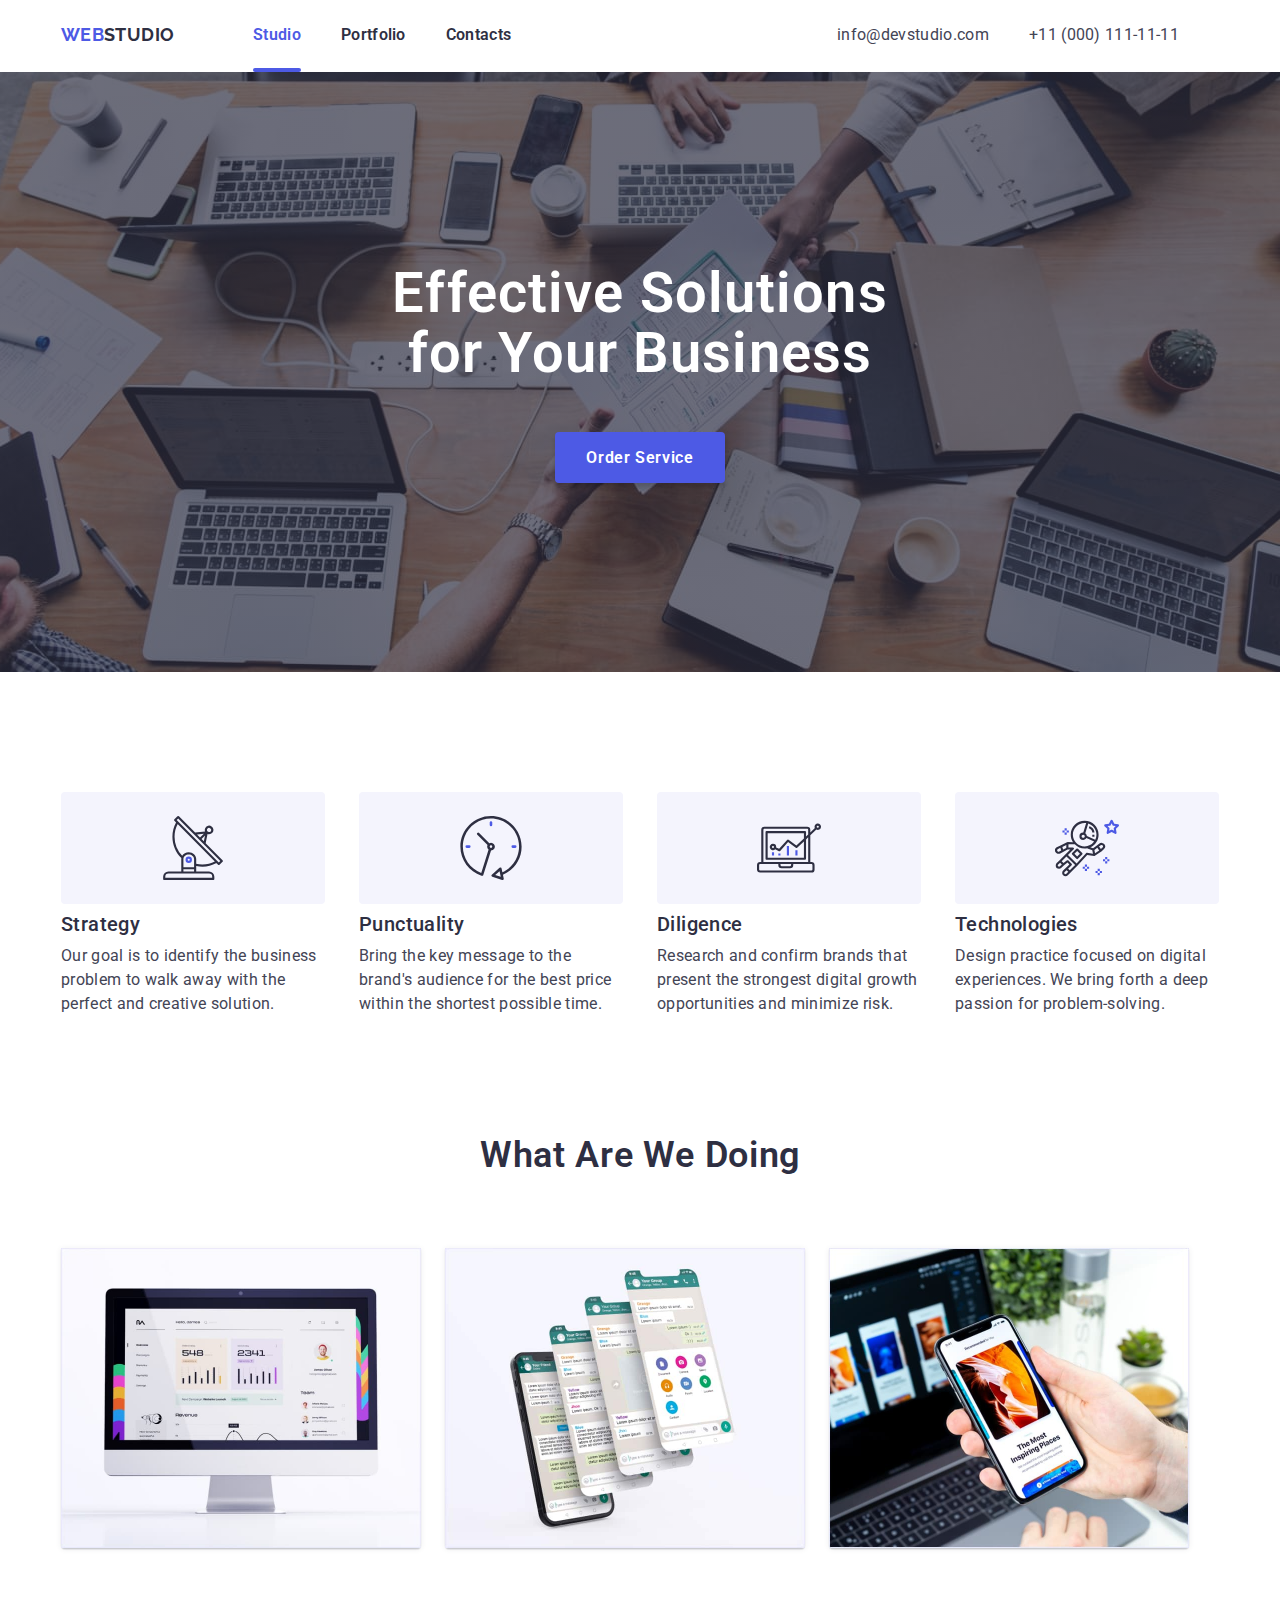
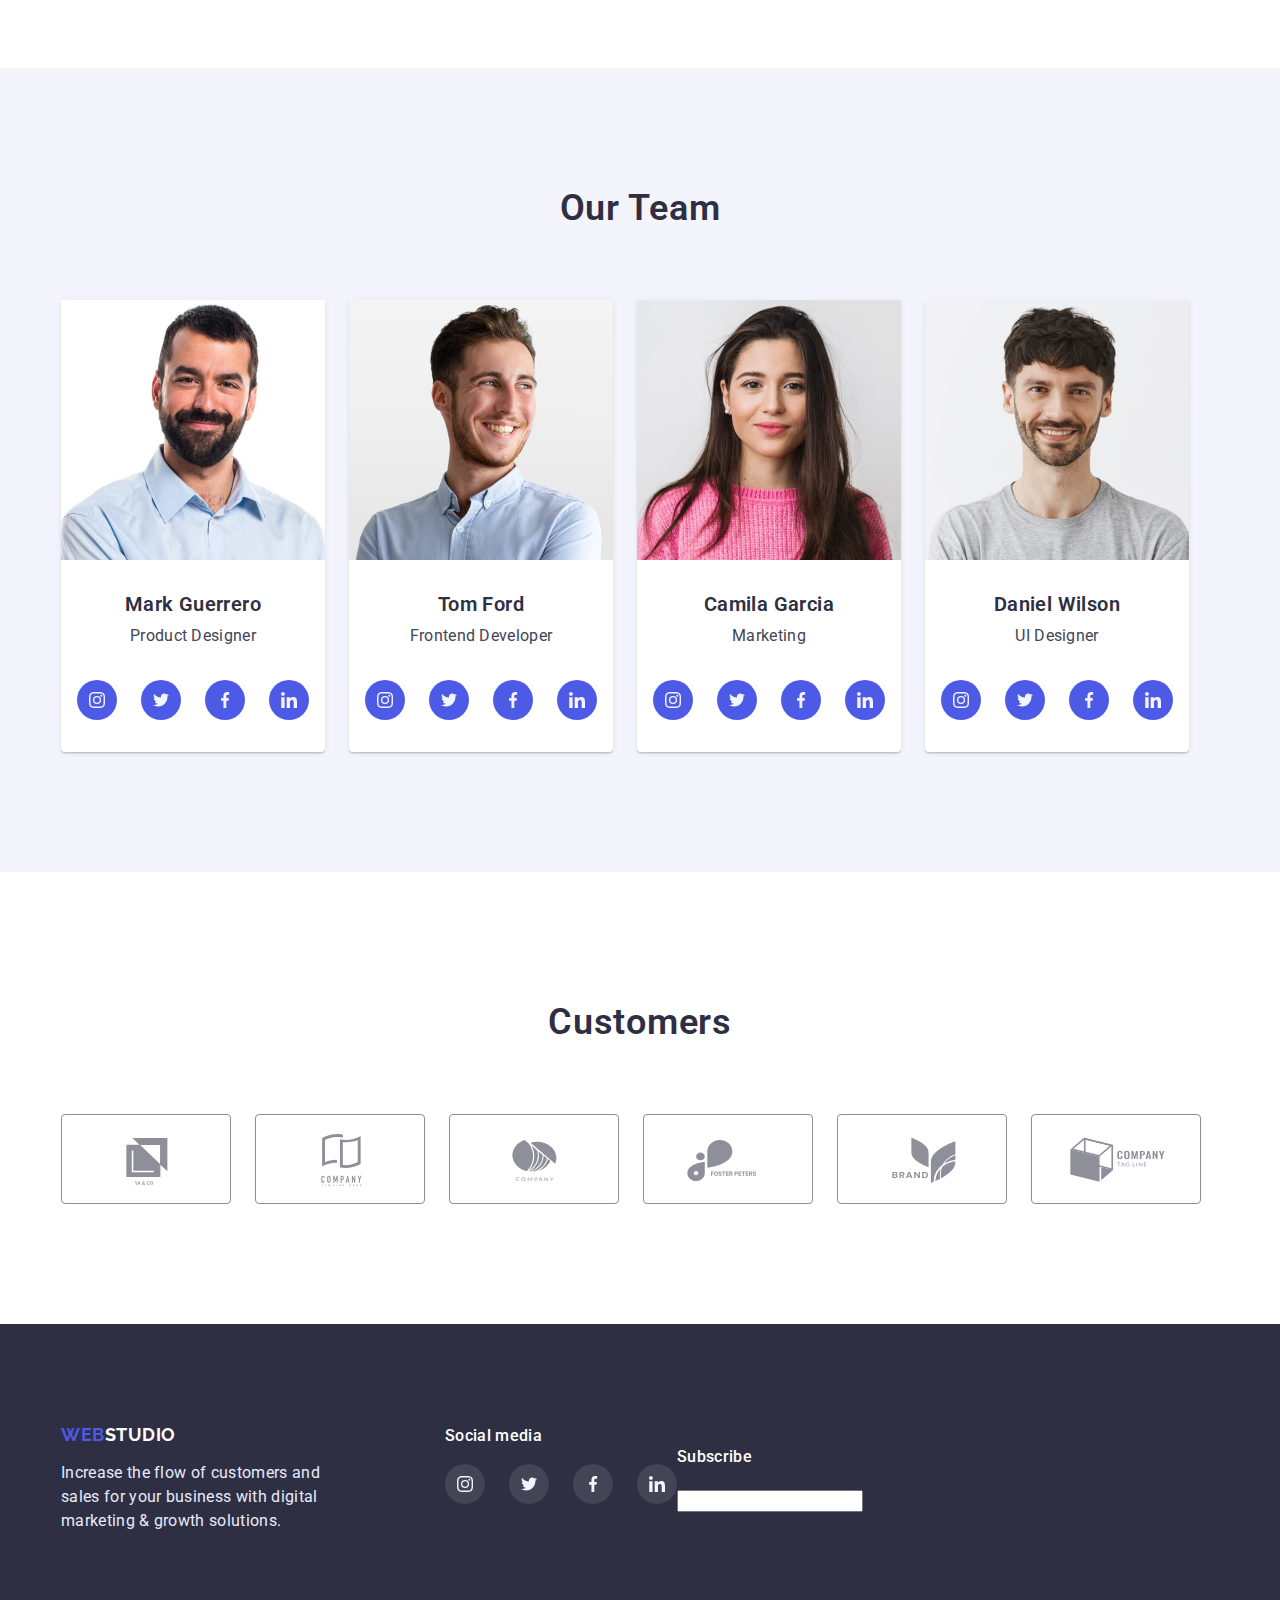
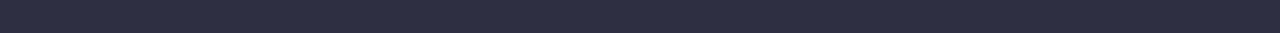
==== index.html @ e7736c09 "new modal" ====
<!DOCTYPE html>
<html lang="en">
<head>
    <meta charset="UTF-8">
    <meta http-equiv="X-UA-Compatible" content="IE=edge">
    <meta name="viewport" content="width=device-width, initial-scale=1.0">
    <title>WebStudio</title>
        <link rel="stylesheet" href="./css/modern-normalize.css">
        <link rel="stylesheet" href="./css/style.css">
        <link rel="preconnect" href="https://fonts.googleapis.com"><link rel="preconnect" href="https://fonts.gstatic.com" crossorigin><link href="https://fonts.googleapis.com/css2?family=Raleway:wght@700&family=Roboto:wght@400;500;700;900&display=swap" rel="stylesheet">
</head>
<body>
    <!-- шапка сайту -->
    <header class="navigation">
        <div class="container nav-contact">
            <nav class="nav-item-link">
                <a class="logo" href="#"><span class="logo-web">Web</span><span class="logo-stydio">Studio</span></a>
            <ul class="nav-items">
                <li><a class="nav-link current" href="./index.html">Studio</a></li>
                <li><a class="nav-link" href="./portfolio.html">Portfolio</a></li>
                <li><a class="nav-link" href="#">Contacts</a></li>
            </ul>
            </nav>
        <ul class="contact">
            <li><a class="contacts-item nav-mail" href="mailto:info@devstudio.com">info@devstudio.com</a></li>
            <li><a class="contacts-item nav-tel" href="tel:+11(000)111-11-11">+11 (000) 111-11-11</a></li>
        </ul>
        </div>
        
    </header>
    <!-- основний контент -->
    <main>
        <section class="section-title">
            <div class="container main-section">
                <h1 class="title">Effective Solutions for Your Business</h1>
                <button class="button" data-modal-open type="button">Order Service</button>
            </div>
        </section>
        <section class="section-heading">
            <div class="container">
                <h2 hidden class="visually-hidden"></h2>
                <ul class="heading-icon">
                    <li class="icon-items">
                        <div class="item-picture">
                            <svg class="icon-picture" width="64" height="64">
                                <use href="./images/symbol-defs.svg#icon-antenna"></use>
                            </svg>
                        </div>
                    </li>
                    <li class="icon-items">
                        <div class="item-picture">
                            <svg class="icon-picture" width="64" height="64">
                                <use href="./images/symbol-defs.svg#icon-clock"></use>
                            </svg>
                        </div>
                    </li>
                    <li class="icon-items">
                        <div class="item-picture">
                            <svg class="icon-picture" width="64" height="64">
                                <use href="./images/symbol-defs.svg#icon-diagram"></use>
                            </svg>
                        </div>
                    </li>
                    <li class="icon-items">
                        <div class="item-picture">
                            <svg class="icon-picture" width="64" height="64">
                                <use href="./images/symbol-defs.svg#icon-astronaut"></use>
                            </svg>
                        </div>
                    </li>
                    </ul>
                    <ul class="section-heading">
                    <li class="heading-item">
                        <h3 class="heading">Strategy</h3>
                        <p class="subtitle">Our goal is to identify the business problem to walk away with the perfect and creative solution. </p>
                    </li>
                    <li class="heading-item">
                        <h3 class="heading">Punctuality</h3>
                        <p class="subtitle">Bring the key message to the brand's audience for the best price within the shortest possible time.</p>
                    </li>
                    <li class="heading-item">
                        <h3 class="heading">Diligence</h3>
                        <p class="subtitle">Research and confirm brands that present the strongest digital growth opportunities and minimize risk.</p>
                    </li>
                    <li class="heading-item">
                        <h3 class="heading">Technologies</h3>
                        <p class="subtitle">Design practice focused on digital experiences. We bring forth a deep passion for problem-solving.</p>
                    </li>
                </ul>
            </div>
        </section>
        <section class="section-subject">
            <div class="container">
                    <h2 class="subject">What are we doing</h2>
                <ul class="subject-list">
                    <li class="subject-img">
                        <img src="./images/monitor.jpg" alt="Monitor" width="360">
                    </li>
                    <li class="subject-img">
                        <img src="./images/phone.jpg" alt="Phone" width="360">
                    </li>
                    <li class="subject-img">
                        <img src="./images/phone-in-hand.jpg" alt="Phone in hand" width="360">
                    </li>
                </ul>
            </div>
            </section>
        <section class="section-our">
            <div class="container conteiner-our">
                <h2 class="subject-our-title">Our Team</h2>
            <ul class="subject-our">
                <li class="subject-img card-our">
                    <img class="img-item" src="./images/mark-guerrero.jpg" alt="Mark Guerrero" width="264">
                    <div class="card-our-title">
                        <h3 class="item">Mark Guerrero</h3>
                        <p class="text-item-our">Product Designer</p>
                    </div>
                    <ul class="icons-soc">
                        <li class="icon-item-soc">
                            <a class="icon-link-soc" href="https://www.instagram.com/">
                                <svg class="soc-item" width="16" height="16">
                                    <use href="./images/symbol-defs.svg#icon-instagram"></use>
                                </svg>
                            </a>
                        </li>
                        <li class="icon-item-soc">
                            <a class="icon-link-soc" href="https://twitter.com/">
                                <svg class="soc-item" width="16" height="16">
                                    <use href="./images/symbol-defs.svg#icon-twitter"></use>
                                </svg>
                            </a>
                        </li>
                        <li class="icon-item-soc">
                            <a class="icon-link-soc" href="https://facebook.com/">
                                <svg class="soc-item" width="16" height="16">
                                    <use href="./images/symbol-defs.svg#icon-facebook"></use>
                                </svg>
                            </a>
                        </li>
                        <li class="icon-item-soc">
                            <a class="icon-link-soc" href="https://www.linkedin.com/">
                                <svg class="soc-item" width="16" height="16">
                                    <use href="./images/symbol-defs.svg#icon-linkedin"></use>
                                </svg>
                            </a>
                        </li>
                    </ul>
                </li>
                <li class="subject-img card-our">
                    <img class="img-item" src="./images/tom-ford.jpg" alt="Tom Ford" width="264">
                    <div class="card-our-title">
                        <h3 class="item">Tom Ford</h3>
                        <p class="text-item-our">Frontend Developer</p>
                    </div>
                        <ul class="icons-soc">
                        <li class="icon-item-soc">
                            <a class="icon-link-soc" href="https://www.instagram.com/">
                                <svg class="soc-item" width="16" height="16">
                                    <use href="./images/symbol-defs.svg#icon-instagram"></use>
                                </svg>
                            </a>
                        </li>
                        <li class="icon-item-soc">
                            <a class="icon-link-soc" href="https://twitter.com/">
                                <svg class="soc-item" width="16" height="16">
                                    <use href="./images/symbol-defs.svg#icon-twitter"></use>
                                </svg>
                            </a>
                        </li>
                        <li class="icon-item-soc">
                            <a class="icon-link-soc" href="https://facebook.com/">
                                <svg class="soc-item" width="16" height="16">
                                    <use href="./images/symbol-defs.svg#icon-facebook"></use>
                                </svg>
                            </a>
                        </li>
                        <li class="icon-item-soc">
                            <a class="icon-link-soc" href="https://www.linkedin.com/">
                                <svg class="soc-item" width="16" height="16">
                                    <use href="./images/symbol-defs.svg#icon-linkedin"></use>
                                </svg>
                            </a>
                        </li>
                    </ul>
                </li>
                <li class="subject-img card-our">
                    <img class="img-item" src="./images/camila-garcia.jpg" alt="Camila Garcia" width="264">
                    <div class="card-our-title">
                        <h3 class="item">Camila Garcia</h3>
                    <p class="text-item-our">Marketing</p>
                    </div>
                    <ul class="icons-soc">
                        <li class="icon-item-soc">
                            <a class="icon-link-soc" href="https://www.instagram.com/">
                                <svg class="soc-item" width="16" height="16">
                                    <use href="./images/symbol-defs.svg#icon-instagram"></use>
                                </svg>
                            </a>
                        </li>
                        <li class="icon-item-soc">
                            <a class="icon-link-soc" href="https://twitter.com/">
                                <svg class="soc-item" width="16" height="16">
                                    <use href="./images/symbol-defs.svg#icon-twitter"></use>
                                </svg>
                            </a>
                        </li>
                        <li class="icon-item-soc">
                            <a class="icon-link-soc" href="https://facebook.com/">
                                <svg class="soc-item" width="16" height="16">
                                    <use href="./images/symbol-defs.svg#icon-facebook"></use>
                                </svg>
                            </a>
                        </li>
                        <li class="icon-item-soc">
                            <a class="icon-link-soc" href="https://www.linkedin.com/">
                                <svg class="soc-item" width="16" height="16">
                                    <use href="./images/symbol-defs.svg#icon-linkedin"></use>
                                </svg>
                            </a>
                        </li>
                    </ul>
                </li>
                <li class="subject-img card-our">
                    <img class="img-item" src="./images/daniel-wilson.jpg" alt="Daniel Wilson" width="264">
                    <div class="card-our-title">
                        <h3 class="item">Daniel Wilson</h3>
                        <p class="text-item-our">UI Designer</p>
                    </div>
                    <ul class="icons-soc">
                        <li class="icon-item-soc">
                            <a class="icon-link-soc" href="https://www.instagram.com/">
                                <svg class="soc-item" width="16" height="16">
                                    <use href="./images/symbol-defs.svg#icon-instagram"></use>
                                </svg>
                            </a>
                        </li>
                        <li class="icon-item-soc">
                            <a class="icon-link-soc" href="https://twitter.com/">
                                <svg class="soc-item" width="16" height="16">
                                    <use href="./images/symbol-defs.svg#icon-twitter"></use>
                                </svg>
                            </a>
                        </li>
                        <li class="icon-item-soc">
                            <a class="icon-link-soc" href="https://facebook.com/">
                                <svg class="soc-item" width="16" height="16">
                                    <use href="./images/symbol-defs.svg#icon-facebook"></use>
                                </svg>
                            </a>
                        </li>
                        <li class="icon-item-soc">
                            <a class="icon-link-soc" href="https://www.linkedin.com/">
                                <svg class="soc-item" width="16" height="16">
                                    <use href="./images/symbol-defs.svg#icon-linkedin"></use>
                                </svg>
                            </a>
                        </li>
                    </ul>
                </li>
            </ul>
            </div>
        </section>
        <section class="section-customers">
            <div class="container">
                <h2 class="subject-our-title">Customers</h2>
                <ul class="customers-card">
                    <li class="customers-items">
                        <a class="customers-link" href="#">  
                        <svg class="customers-item" width="104" height="56">
                            <use class="link-customtrs" href="./images/symbol-defs.svg#icon-yaco"></use>
                        </svg>
                        </a>
                    </li>
                    <li class="customers-items">
                        <a class="customers-link" href="#">
                        <svg class="customers-item" width="104" height="56">
                            <use class="link-customtrs" href="./images/symbol-defs.svg#icon-company "></use>
                        </svg>
                    </a>
                    </li>
                    <li class="customers-items">
                        <a class="customers-link" href="#">                            
                        <svg class="customers-item" width="104" height="56">
                            <use class="link-customtrs" href="./images/symbol-defs.svg#icon-companulogo"></use>
                        </svg>
                        </a>
                    </li>
                    <li class="customers-items">
                        <a class="customers-link" href="#">                            
                        <svg class="customers-item" width="104" height="56">
                            <use class="link-customtrs" href="./images/symbol-defs.svg#icon-fosterpeters"></use>
                        </svg>
                        </a>
                    </li>
                    <li class="customers-items">
                        <a class="customers-link" href="#">
                        <svg class="customers-item" width="104" height="56">
                            <use class="link-customtrs" href="./images/symbol-defs.svg#icon-brand" ></use>
                        </svg>                    
                        </a>
                    </li>
                    <li class="customers-items">
                        <a class="customers-link" href="#">
                        <svg class="customers-item" width="104" height="56">
                            <use class="link-customtrs" href="./images/symbol-defs.svg#icon-logocompany"></use>
                        </svg>
                        </a>
                    </li>
                </ul>
            </div>
        </section>
            </main>
    <!-- підвал -->
    <footer class="footer">
        <div class="container container-footer">
            <div class="cont-ftr">
                <a class="ftr-link" href="#"> <span class="footer-web">Web</span><span class="footer-studio">Studio</span> </a>
                <p class="footer-txt">Increase the flow of customers and sales for your business with digital marketing & growth solutions.</p>
            </div>
        <div class="soc-med-ftr">
            <h4 class="soc-media">Social media</h4>
            <ul class="icons-soc-ftr">
                        <li class="icon-item-soc-ftr">
                            <a class="icon-link-soc-ftr" href="https://www.instagram.com/">
                                <svg class="soc-item-ftr" width="16" height="16">
                                    <use href="./images/symbol-defs.svg#icon-instagram"></use>
                                </svg>
                            </a>
                        </li>
                        <li class="icon-item-soc-ftr">
                            <a class="icon-link-soc-ftr" href="https://twitter.com/">
                                <svg class="soc-item-ftr" width="16" height="16">
                                    <use href="./images/symbol-defs.svg#icon-twitter"></use>
                                </svg>
                            </a>
                        </li>
                        <li class="icon-item-soc-ftr">
                            <a class="icon-link-soc-ftr" href="https://facebook.com/">
                                <svg class="soc-item-ftr" width="16" height="16">
                                    <use href="./images/symbol-defs.svg#icon-facebook"></use>
                                </svg>
                            </a>
                        </li>
                        <li class="icon-item-soc-ftr">
                            <a class="icon-link-soc-ftr" href="https://www.linkedin.com/">
                                <svg class="soc-item-ftr" width="16" height="16">
                                    <use href="./images/symbol-defs.svg#icon-linkedin"></use>
                                </svg>
                            </a>
                        </li>
                    </ul>
        </div>
        <!-- Форма для підписки -->
        <div>
            <h4 class="ftr-subscribe">Subscribe</h4>
            <form class="js-speaker-form">
                <input type="text" name="name">
            </form>
        </div>
        
        </div>
    </footer>
    
            <!-- модалка -->
            <div class="backdrop is-hidden" data-modal data-backdrop>
                <div class="modal">
                    <!-- Form -->
                    <form class="form-modal">
                        <p class="form-title">Leave your contacts and we will call you back</p>
                        <label class="form-label">
                            <span class="span-name">Name</span>
                            <input type="text" class="form-name">
                            <svg class="icon-item-person" width="18" height="18">
                                <use href="./images/symbol-defs.svg#icon-person-black"></use>
                            </svg>
                        </label>
                         <label class="form-label">
                            <span class="span-name">Phone</span>
                            <input type="tel" class="form-name">
                            <svg class="icon-item-person" width="18" height="24">
                                <use href="./images/symbol-defs.svg#icon-phone-black"></use>
                            </svg>
                        </label>
                         <label class="form-label">
                            <span class="span-name">Email</span>
                            <input type="email" class="form-name">
                            <svg class="icon-item-person" width="18" height="24">
                                <use href="./images/symbol-defs.svg#icon-email-black"></use>
                            </svg>
                        </label>
                        <label>
                            <span class="span-name">Comment</span>
                            <textarea class="comment" name="text" placeholder="Text input"></textarea>
                        </label>
                        <span class="txt-checkbox">
                            <input type="checkbox" class="text-checkbox">
                            <label for="">I accept the terms and conditions of the <a href="#">Privacy Policy</a></label>
                        </span>
                        <button type="submit">Send</button>

                    </form>
                    <!-- Закриття модалки -->
                    <button class="btn-close" data-modal-close>
                        <svg class="icon-close-btn"  width="8" height="8">
                            <use href="./images/symbol-defs.svg#icon-close-black"></use>
                        </svg>
                    </button>
                </div>
            </div>
        
    <script src="./js/modal.js"></script>
    <script>
        (() => {
            document
            .querySelector('.js-speaker-form')
            addEventListener('submit', e => {
                e.preventDefault();

                new FormData(e.currentTarget).forEach((value, name) =>
                console.log(`${name}: ${value}`),
                );
            });
        })();
    </script>
</body>
---- css/style.css ----
:root {
    --dark: #2E2F42;
    --primary-brand: #4D5AE5;
    --text: #434455;
    --accent: #E7E9FC;
    --white-color: #FFFFFF;
    --light: #F4F4FD;
    --bgd-color: #E5E5E5;
    --icon-bg-ftr: background: rgba(255, 255, 255, 0.1);
    --color-avtive: #404BBF;
    --hov-foc-cubic: cubic-bezier(0.4, 0, 0.2, 1);
    --time-animation: 250ms;
    --form-color: #8E8F99;
}

body {
    font-family: Roboto, sans-serif;
    line-height: 1;
    letter-spacing: 0.03em;
    font-size: 14px;
    font-weight: 400;
}

a {
    text-decoration: none;
}
ul {
    list-style: none;
}
.container {
    width: 1158px;
    margin: 0 auto;
    padding-left: 15px;
    padding-right: 15px;
}
p,
h1,
h2,
h3 {
    margin: 0;
}

ul {
    margin: 0;
    padding-left: 0;
}
img {
    max-width: 100%;
    display: block;
    height: auto;
}
/* header */
.navigation {
    display: flex;
    height: 72px;
    align-items: center;
    justify-content: space-between;
    /* margin-top: -1px; */
    background: var(--white-color);
    box-shadow: 0px 2px 1px rgba(46, 47, 66, 0.08), 0px 1px 1px rgba(46, 47, 66, 0.16), 0px 1px 6px rgba(46, 47, 66, 0.08);
}
.nav-contact {
    display: flex;
    margin-bottom: 3px;

}
.nav-item-link {
    display: flex;
}
.logo {
    width: 115px;
    height: 24px;
    display: flex;
    margin-right: 77px;
}
.logo-web {
    font-family: 'Raleway';
    font-weight: 700;
    font-size: 18px;
    line-height: 1.33;
    letter-spacing: 0.02em;
    text-transform: uppercase;
    color: var(--primary-brand);
}
.logo-stydio {
    font-family: 'Raleway';
    font-weight: 700;
    font-size: 18px;
    line-height: 1.33;
    letter-spacing: 0.02em;
    text-transform: uppercase;
    color: var(--dark);
}
.nav-items {
    display: flex;
    gap: 40px;
}
.nav-link {
    padding-bottom: 28px;
    position: relative;
    font-weight: 600;
    font-size: 16px;
    line-height: 1.5;
    letter-spacing: 0.02em;
    color: var(--dark);
    position: relative;
    transition-property: color;
    transition-duration: var(--time-animation);
    transition-timing-function: var(--hov-foc-cubic);
}
.nav-link:hover {
    color: var(--primary-brand);
}
.nav-link:focus {
    color: var(--primary-brand);
}

.current {
    color: var(--primary-brand);
}
.current:after {
    content: '';
    display: block;
    position: absolute;
    width: 100%;
    height: 4px;
    border-radius: 2px;
    background: var(--primary-brand);
    bottom: 0;
    left: 0;
    opacity: 0;
}
.nav-link::after {
    content: "";
    display: block;
    position: absolute;
    left: 0;
    bottom: 0;
    width: 100%;
    height: 4px;
    /* background-color: currentColor; */
    border-radius: 2px;
    opacity: 1;
}



.contact {
    display: flex;
    margin-left: auto;
}
.contacts-item {
    display: flex;
    margin-right: 40px;
}
.nav-mail,
.nav-tel {
    font-size: 16px;
    line-height: 1.5;
    letter-spacing: 0.02em;
    color: var(--text);
    transition-property: color;
    transition-duration: var(--time-animation);
    transition-timing-function: var(--hov-foc-cubic);
}
.nav-mail:hover,
.nav-mail:focus {
    color: var(--primary-brand);
}
.nav-tel:hover,
.nav-tel:focus {
    color: var(--primary-brand);
}
/* main webstudio */
.section-title {
    max-width: 1440px;
    height: 600px;
    margin-right: auto;
    margin-left: auto;
    background-image: linear-gradient(to right,
     rgba(46, 47, 66, 0.7), 
     rgba(46, 47, 66, 0.7)),
     url(../images/image-title.jpg);
    background-repeat: no-repeat;
    background-size: cover;
    background-position: center;
}
.main-section {
    text-align: center;
    padding-top: 192px;
    padding-bottom: 192px;
}
.title {
    color: var(--white-color);
    font-weight: 600;
    line-height: 1.07;
    font-size: 56px;
    letter-spacing: 0.02em;
    margin: 0 auto;
    align-items: center;
    width: 520px;
    padding-bottom: 48px;
}

.button {
    width: 170px;
    height: 51px;
    font-weight: 600;
    font-size: 16px;
    line-height: 1.19;
    letter-spacing: 0.04em;
    color: var(--white-color);
    background-color: var(--primary-brand);
    border-radius: 4px;
    box-shadow: 0px 4px 4px rgba(0, 0, 0, 0.15);
    border: none;
    /* повільний перехід */
    transition-property: background;
    transition-duration: var(--time-animation);
    transition-timing-function: var(--hov-foc-cubic);
}
.button:hover {
    background: var(--color-avtive);
    box-shadow: 0px 4px 4px rgba(0, 0, 0, 0.15);
    border-radius: 4px;
}
.button:focus {
    background: var(--color-avtive);
    box-shadow: 0px 4px 4px rgba(0, 0, 0, 0.15);
    border-radius: 4px;
}
/* Modal */
.backdrop {
    position: fixed;
    top: 0;
    left: 0;
    width: 100%;
    height: 100%;
    background: rgba(46, 47, 66, 0.4);
    opacity: 1;
    transition: opacity var(--time-animation) var(--hov-foc-cubic);
    
}
.backdrop.is-hidden {
    opacity: 0;
    pointer-events: none;
}
.backdrop.is-hidden .modal {
    transform: translate(-50%, -50%) scale(0);
}
.modal {
    position: absolute;
    top: 50%;
    left: 50%;
    width: 408px;
    padding-left: 24px;
        padding-right: 24px;
        padding-top: 72px;
        padding-bottom: 24px;
    /* height: 576px; */
    /* padding-left: 24px; */
    /* padding-right: 24px; */
    background: #FCFCFC;
    box-shadow: 0px 1px 1px rgba(0, 0, 0, 0.14), 0px 1px 3px rgba(0, 0, 0, 0.12), 0px 2px 1px rgba(0, 0, 0, 0.2);
    border-radius: 4px;
    /* padding: 15px; */
    transform: translate(-50%, -50%) scale(1);
    transition: transform var(--time-animation) var(--hov-foc-cubic);
}
.btn-close {
    /* position: relative; */
    top: 24px;
    right: 24px;
    width: 24px;
    height: 24px;
    border-radius: 50%;
    background: #E7E9FC;
    border: 1px solid rgba(0, 0, 0, 0.1);
    transition-duration: var(--time-animation);
    transition-property: fill, background-color;
    transition-timing-function: var(hov-foc-cubic);
}
.btn-close:hover {
    fill: var(--white-color);
    background-color: var(--color-avtive);
    /* opacity: 1; */
    /* pointer-events: none; */

}
.icon-close-btn {
    content: "";
}
.modal > .btn-close {
    position: absolute;
    margin: 0;
}
.form-modal {
    color: var(--dark);
}
.form-title {

    font-weight: 500;
    font-size: 16px;
    line-height: 1.5;
    text-align: center;
    letter-spacing: 0.02em;
    margin: 14px;
    
    
    display: block;
    /* align-items: center; */
    /* justify-content: center; */
}
.section-form {
    margin: 0 auto;
    display: block;
    width: 360px;
    /* flex-direction: column; */
    margin-bottom: 8px;
    
}
.section-form input {
    padding-left: 38px;
    height: 40px;
    outline: transparent;
    
    /* width: 100%; */
    /* padding-right: auto; */
}
.form-name {
    display: block;
    height: 40px;
    padding-left: 38px;
    border-radius: 4px;
    border: 1px solid #21212133;
    /* width: 100%; */

}
.form-name:focus {
    outline: none;
    border: 1px solid var(--primary-brand);
}
.form-label {
    position: relative;

    display: flex;
    flex-direction: column;
    margin-bottom: 8px;

}
.icon-item-person {
    position: absolute;
    top: 50%;
    left: 19px;
    transform: translateY(-10%);


}
.span-name {
    display: block;
    margin-bottom: 4px;
    color: var(--form-color);
}
.input-name {
    border: 1px solid rgba(33, 33, 33, 0.2);
    border-radius: 4px;
    background-color: transparent;
    width: calc(100% - 38px);
        /* padding-left: 38px; */
}



/* 
.section-textarea {
    width: 360px;
    margin: 0 auto;
} */
.comment {
    width: 100%;
    height: 120px;
    display: block;
    font-size: 12px;
    line-height: 1.17;
    letter-spacing: 0.01em;
    color: var(--form-color);
    margin-bottom: 4px;
    resize: none;
    border-radius: 4px;
    border: 1px solid #21212133;
}
.form-text-input {
    /* display: flex; */
    width: 100%;
    height: 120px;
    border: 1px solid rgba(33, 33, 33, 0.2);
    border-radius: 4px;
    
    outline: transparent;
    resize: none;
    color: black;
    
} 
.comment::placeholder {
    /* display: block; */

    font-style: 12px;
    /* padding-left: 16px; */
    /* line-height: 16; */
    letter-spacing: 0.04em;
    /* color: rgba(117, 117, 177, 0.5); */
    color: #75757580;
    padding-top: 8px;
    padding-left: 16px;
}

/* .section-form input:focus {
    border: 1px solid var(--primary-brand);

} */
.span-name input:focus + svg {
    fill: var(--primary-brand);
}

/* .txt-checkbox {
    display: flex;
}  */
.text-checkbox span {
    width: 16px;
    height: 16px;
    font-size: 12px;
    line-height: 1.35;
    letter-spacing: 0.04em;
    color: #757575;
    margin-top: 16px;
}
/* .icon-vector {
    position: relative;
    top: 0;
    left: 0;
} */
/* .icon-item-vector {
    fill: transparent;
} */
/* .input-chec {
    width: 16px;
    height: 16px;
} */
/* /* .icon-item-vector {
    position: absolute;
    top: 2px;
    left: 1px;
} */
/* .text-checkbox::before {
    content: "";
    width: 16px;height: 16px;
    border: 1px solid black;
    border-radius: 1px;
    display: block;margin-right: 7px;

}
.input-chec:checked + .text-checkbox::before{
    background-color: #4D5AE5;
    width: 16px;
    height: 16px;
    border: none;
    background-image: url(../images/symbol-defs.svg#icon-vector);
    background-position: center;
    background-repeat: no-repeat;
} */



.btn-form {
    display: flex;
    align-items: center;
    justify-content: center;
    padding-bottom: 24px;
}
.btn-send {
    /* display: flex; */
    align-items: center;
    text-align: center;
    justify-content: center;
    width: 169px;
    margin-top: 24px;
    color: var(--white-color);
    background: var(--primary-brand);
    box-shadow: 0px 4px 4px rgba(0, 0, 0, 0.15);
    border-radius: 4px;
    padding: 16px 32px;
    border: none;
    transition-property: background, box-shadow, border-radius;
    transition-duration: 250ms;
    transition-timing-function: var(--hov-foc-cubic);

}
.btn-send:hover {
    background: var(--color-avtive);
    box-shadow: 0px 4px 4px rgba(0, 0, 0, 0.15);
    border-radius: 4px;
}
.btn-send:focus {
    background: var(--color-avtive);
    box-shadow: 0px 4px 4px rgba(0, 0, 0, 0.15);
    border-radius: 4px;
}
/* 2 section */
.visually-hidden {
    color: rgba(0, 0, 0, 0);
    position: absolute;
    width: 1px;
    height: 1px;
    margin: -1px;
    border: 0;
    padding: 0;
    white-space: nowrap;
    clip-path: inset(100%);
    clip: rect(0 0 0 0);
    overflow: hidden;
}
.section-heading {
    display: flex;
    justify-content: space-between;
    margin: 0 auto;
}
.heading-items {
    display: flex;
    justify-content: space-between;
    gap: 24px; 
}
.heading-item {
    width: 264px;
}   
.heading-icon {
    padding-top: 120px;
    display: flex;
    justify-content: space-between;
    align-items: center;
    gap: 24px;
}
.item-picture{
    width: 264px;
    height: 112px;
    display: flex;
    align-items: center;
    justify-content: center;
    margin-bottom: 8px;
    background-color: #F4F4FD;
    border-radius: 4px;
}
.heading {
    font-weight: 500;
    font-size: 20px;
    line-height: 1.2;
    letter-spacing: 0.02em;
    color: var(--dark);
    padding-bottom: 8px;
}
.section-subject {
    padding-top: 120px;
    padding-bottom: 120px;
}
.subtitle {
    font-size: 16px;
    line-height: 1.5;
    letter-spacing: 0.02em;
    color: var(--text);
}
.subject-list {
    display: flex;
    align-items: center;
    gap: 24px;
}

.subject {
    text-align: center;
    font-weight: 600;
    font-size: 36px;
    line-height: 1.1;
    letter-spacing: 0.02em;
    text-transform: capitalize;
    color: var(--dark);
    margin-bottom: 72px;
}
.section-our {
    background: #F4F4FD;
    padding-top: 120px;
    padding-bottom: 120px;
}

.subject-our-title {
    font-weight: 600;
    font-size: 36px;
    line-height: 40px;
    text-align: center;
    letter-spacing: 0.02em;
    text-transform: capitalize;
    color: var(--dark);
}
.card-our-title {
    padding-top: 32px;
    padding-bottom: 32px;
}
.subject-our {
    display: flex;
    text-align: center;
    margin-top: 72px;
    gap: 24px;
    font-weight: 600;
    font-size: 24px;
    line-height: 1.1;
    letter-spacing: 0.02em;
    text-transform: capitalize;
    color: var(--dark);
}
.subject-img {
    box-shadow: 0px 1px 6px rgba(46, 47, 66, 0.08), 0px 1px 1px rgba(46, 47, 66, 0.16), 0px 2px 1px rgba(46, 47, 66, 0.08);
    border-radius: 0px 0px 4px 4px;
    background-color: var(--white-color);
    transition-property: border-radius;
    transition-duration: var(--time-animation);
    transition-timing-function: var(--hov-foc-cubic);
}
.subject-img:hover,
.subject-img:focus {
    border-radius: 0px 0px 4px 4px;
}
.text-item-our {
    font-weight: 400;
    font-size: 16px;
    line-height: 1.5;
    letter-spacing: 0.02em;
    color: var(--text);
    margin-top: 8px;
}

/* icon soc */
.icons-soc {
    display: flex;
    justify-content: center;
    gap: 24px;
    padding-bottom: 32px;
}
.icon-item-soc {
    width: 40px;
    height: 40px;
}
.icon-link-soc {
    display: flex;
    align-items: center;
    justify-content: center;
    width: 100%;
    height: 100%;
    background-color: var(--primary-brand);
    border-radius: 50%; 
    transition-property: background-color;
    transition-duration: var(--time-animation);
    transition-timing-function: var(--hov-foc-cubic);
}
.icon-link-soc:hover,
.icon-link-soc:focus {
    background-color: var(--color-avtive);
}
/* section customers */
.section-customers {
    padding-top: 130px;

}
.customers-card {
    margin-top: 72px;
    margin-bottom: 120px;
    display: flex;
    text-align: center;
    margin-top: 72px;
    gap: 24px;
}
.customers-items {
   display: flex;
   fill: currentColor;
}
.customers-link {
    padding: 16px 32px;
    border: 1px solid #8E8F99;
    border-radius: 4px;
    fill: #8e8f99;
    transition-property: border-color, fill;
    transition-duration: var(--time-animation);
    transition-timing-function: var(--hov-foc-cubic);
}
.customers-link:hover, 
.customers-link:focus {
    border-color: var(--color-avtive);
    fill: var(--color-avtive);

}
.customers-item {
    display: flex;
}
/* portfolio */
.section-portfolio {
    padding-top: 96px;
    padding-bottom: 120px;
}
.item-button {
    display: flex;
    align-items: center;
    justify-content: center;
    margin-bottom: 72px;
}

.btn-portfolio {
    font-weight: 600;
    font-size: 16px;
    line-height: 24px;
    letter-spacing: 0.04em;
    color: var(--primary-brand);
    background-color: var(--light);
    cursor: pointer;
    border: 1px solid var(--accent);
    border-radius: 4px;
    margin-right: 24px;
    padding: 8px 16px;
    transition-property: background, color, border-radius;
    transition-duration: var(--time-animation);
    transition-timing-function: var(--hov-foc-cubic);
}
.item {
    font-weight: 600;
    font-size: 20px;
    line-height: 1.2;
    letter-spacing: 0.02em;
    color: var(--dark);
}
.text-item {
    font-size: 16px;
    line-height: 1.5;
    letter-spacing: 0.02em;
    color: var(--text);
    margin-top: 8px;
}
.btn-portfolio:hover {
    color: var(--white-color);
    background: var(--primary-brand);
    border-radius: 4px;
    box-shadow: 0px 3px 1px rgba(0, 0, 0, 0.1), 0px 2px 1px rgba(0, 0, 0, 0.08), 0px 2px 2px rgba(0, 0, 0, 0.12);
}
.btn-portfolio:focus {
    color: var(--white-color);
    background: var(--primary-brand);
    border-radius: 4px;
    box-shadow: 0px 3px 1px rgba(0, 0, 0, 0.1), 0px 2px 1px rgba(0, 0, 0, 0.08), 0px 2px 2px rgba(0, 0, 0, 0.12);
}
.set-card {
    display: flex;
    flex-wrap: wrap;
    column-gap: 24px;
    row-gap: 48px;
}
.content-card {
    padding-top: 32px;
    padding-bottom: 32px;
    padding-left: 16px;
    padding-right: 32px;
    border: 0.5px solid var(--light);
}
.card-list {
    border: 1px solid var(--accent);
    box-shadow: 0px 1px 6px rgba(46, 47, 66, 0.08);
    transition-property: border, box-shadow;
    transition-duration: 250ms;
    transition-timing-function: var(--hov-foc-cubic);
}
.card-list:hover {
    border: 0.5px solid var(--light);
    box-shadow: 0px 1px 6px rgba(46, 47, 66, 0.08), 0px 1px 1px rgba(46, 47, 66, 0.16), 0px 2px 1px rgba(46, 47, 66, 0.08);
}
.set-card > .img-card {
    flex-basis: calc(100% / 3);
}
.item-portfolio {
    font-weight: 600;
    font-size: 20px;
    line-height: 1.2;
    letter-spacing: 0.02em;
    color: var(--dark);
    
}

/* оверлейн */
.img-overley {
    position: relative;
    overflow: hidden;
}
.overley-card {
    position: absolute;
    content: "";
    top: 100%;
    left: 0;
    width: 100%;
    height: 100%; 
    display: flex;
    /* opacity: 0; */
    transition: var(--time-animation);
}
.text-card {
    font-size: 16px;
    line-height: 1.5;
    letter-spacing: 0.02em;
    color: var(--light);
    display: flex;
    background: var(--primary-brand);
    width: 100%;
    padding: 40px 32px;
    /* margin: 0 auto; */
    /* opacity: 1; */

}
.card-list:hover .overley-card {
    /* opacity: 1; */
    transform: translateY(-100%);
    transition: var(--time-animation) var(--hov-foc-cubic) ;
} 
.img-overley::before {
    display: flex;
    position: absolute;
    content: "";
    top: 0;
    left: 0;  
    transform: translateY(-100%);
    transition: var(--time-animation) var(--hov-foc-cubic);
}
/* footer */
.footer {
    background: var(--dark);
    padding-top: 100px;
    padding-bottom: 100px;
    display: flex;
}

.footer-web {
    font-family: 'Raleway';
    font-weight: 700;
    font-size: 18px;
    line-height: 1.17;
    letter-spacing: 0.03em;
    text-transform: uppercase;
    color: var(--primary-brand);
}
.footer-studio {
    font-family: 'Raleway';
    font-weight: 700;
    font-size: 18px;
    line-height: 1.17;
    letter-spacing: 0.03em;
    text-transform: uppercase;
    color: var(--white-color);
}
.footer-txt {
    font-size: 16px;
    line-height: 24px;
    letter-spacing: 0.02em;
    color: var(--accent);
    margin-top: 16px;
    width: 264px;
    height: 72px;
}
.soc-media {
    font-weight: 500;
    font-size: 16px;
    line-height: 1.5;
    letter-spacing: 0.02em;
    color: var(--white-color);
    margin: 0 auto;
}
.soc-link-footer {
    display: flex;
    gap: 24px;
    margin: 0 auto;


}
.icon-link-ftr {
    display: flex;
    justify-content: center;
    text-align: center;
}
.soc-items-ftr {
    content: "";
    width: 40px;
    height: 40px;
    border-radius: 50%;
    background: rgba(255, 255, 255, 0.1);
    background-position: center;
    background-repeat: no-repeat;

}
.container-footer {
    display: flex;
}
.soc-med-ftr {
    margin-left: 120px;
}
.icons-soc-ftr {
    display: flex;
    justify-content: center;
    gap: 24px;
    margin-top: 16px;
}

.icon-item-soc-ftr {
    width: 40px;
    height: 40px;
}

.icon-link-soc-ftr {
    display: flex;
    align-items: center;
    justify-content: center;
    width: 100%;
    height: 100%;
    background: rgba(255, 255, 255, 0.1);
    border-radius: 50%;
    transition-property: background;
    transition-duration: var(--time-animation);
    transition-timing-function: var(--hov-foc-cubic);
}
.icon-link-soc-ftr:hover,
.icon-link-soc-ftr:focus {
    background: #31D0AA;
}
.ftr-subscribe {
    font-weight: 500;
    font-size: 16px;
    line-height: 1.5;
    letter-spacing: 0.02em;
    color: var(--white-color);
}
/* .comment {
    display: flex;
    padding: 10px;
    margin-left: 0;
} */
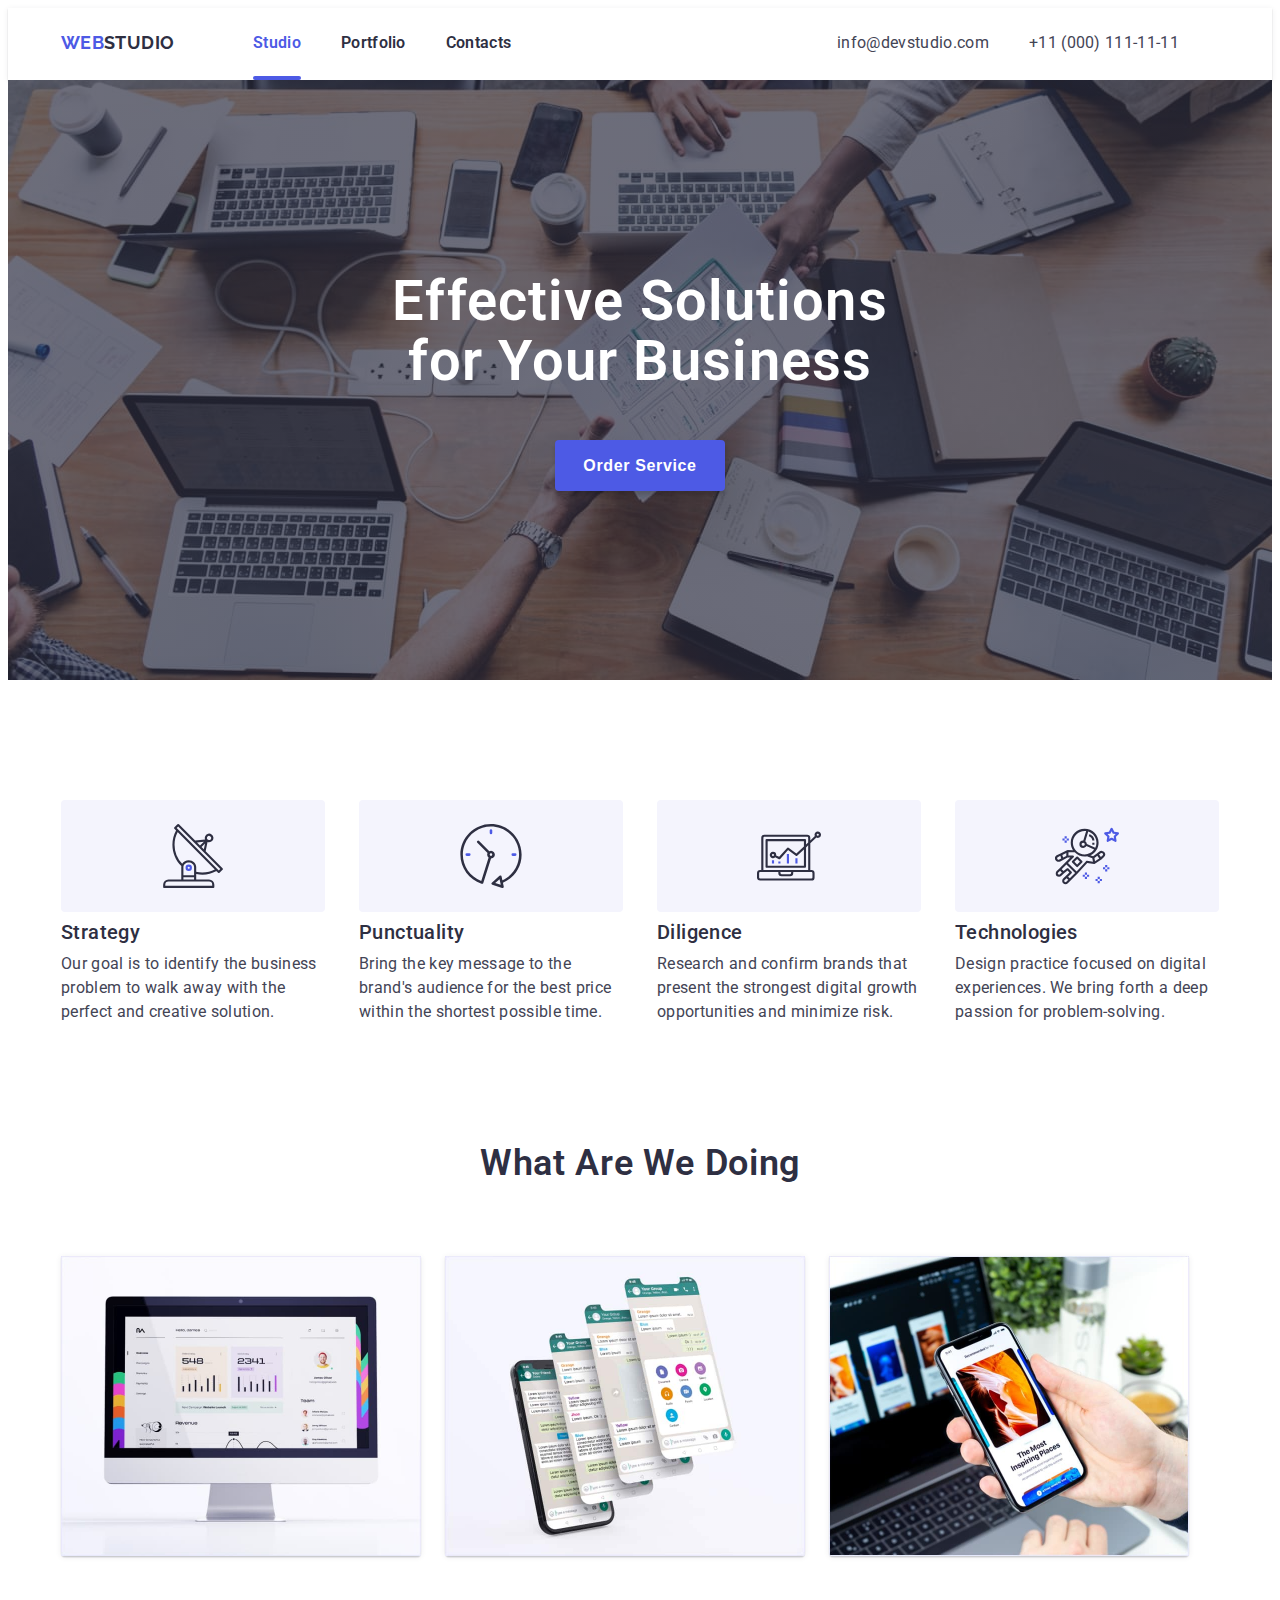
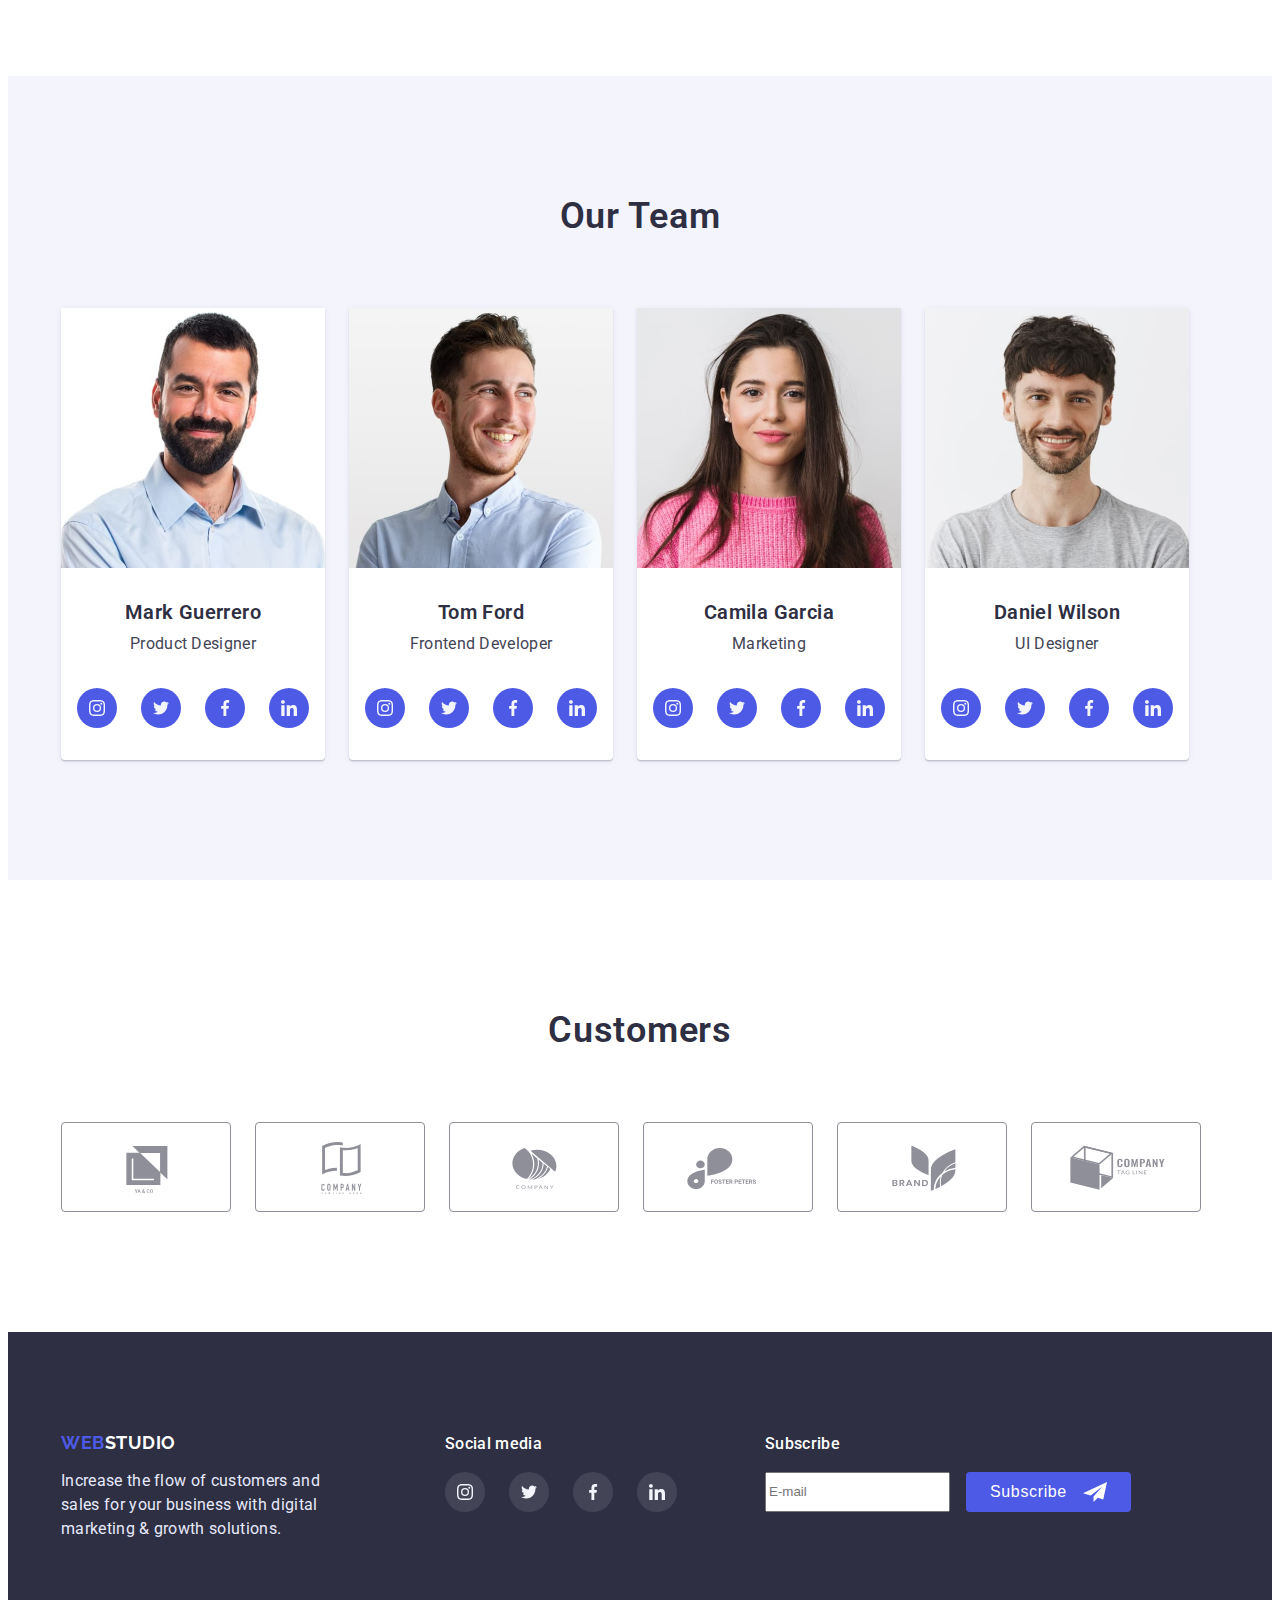
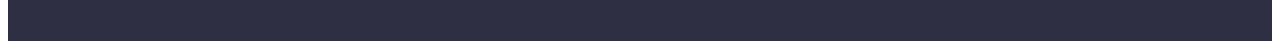
==== commit 8c6f261c: "input mail" ====
--- a/index.html
+++ b/index.html
@@ -5,7 +5,8 @@
     <meta http-equiv="X-UA-Compatible" content="IE=edge">
     <meta name="viewport" content="width=device-width, initial-scale=1.0">
     <title>WebStudio</title>
-        <link rel="stylesheet" href="./css/modern-normalize.css">
+        
+        <!-- <link rel="stylesheet" href="./css/modern-normalize.css"> -->
         <link rel="stylesheet" href="./css/style.css">
         <link rel="preconnect" href="https://fonts.googleapis.com"><link rel="preconnect" href="https://fonts.gstatic.com" crossorigin><link href="https://fonts.googleapis.com/css2?family=Raleway:wght@700&family=Roboto:wght@400;500;700;900&display=swap" rel="stylesheet">
 </head>
@@ -351,11 +352,18 @@
                     </ul>
         </div>
         <!-- Форма для підписки -->
-        <div>
-            <h4 class="ftr-subscribe">Subscribe</h4>
-            <form class="js-speaker-form">
-                <input type="text" name="name">
-            </form>
+        <div class="ftr-form">
+            <p class="ftr-subscribe">Subscribe</p>
+            <div class="form-sub">
+                <input class="input-mail" type="email" name="email" id="mail-sub" placeholder="E-mail">
+                
+                    <!-- <input class="input-mail" type="email" name="email" id="mail-sub" placeholder="E-mail"> -->
+                <button class="button-sub" type="submit"><span class="btn-sub">Subscribe</span>
+                    <svg class="icon-sub" width="24" height="24">
+                        <use href="./images/symbol-defs.svg#icon-telegram"></use>
+                    </svg>
+                </button>
+            </div>
         </div>
         
         </div>
@@ -388,15 +396,28 @@
                                 <use href="./images/symbol-defs.svg#icon-email-black"></use>
                             </svg>
                         </label>
-                        <label>
-                            <span class="span-name">Comment</span>
-                            <textarea class="comment" name="text" placeholder="Text input"></textarea>
-                        </label>
-                        <span class="txt-checkbox">
-                            <input type="checkbox" class="text-checkbox">
-                            <label for="">I accept the terms and conditions of the <a href="#">Privacy Policy</a></label>
-                        </span>
-                        <button type="submit">Send</button>
+                        <div class="modal-textarea">
+                            <label for="comment-textarea" class="text-comment">Comment</label>
+                            <textarea name="comment-textarea" id="comment-textarea" class="comment" placeholder="Text input"></textarea>
+                        </div>
+                        <div class="txt-checkbox">
+                            <input 
+                            type="checkbox" 
+                            name="policy" 
+                            id="policy" 
+                            value="true" 
+                            class="text-checkbox visually-hidden">
+                            <label for="policy" class="chec-text" >
+                                <span>
+                                    <svg class="icon-chec" width="10" height="8">
+                                        <use href="./images/symbol-defs.svg#icon-vector"></use>
+                                    </svg>
+                                </span>
+                                I accept the terms and conditions of the <a class="link-policy" href="#">Privacy Policy</a></label>
+                        </div>
+                        <div class="btn-form">
+                            <button class="btn-send" type="submit">Send</button>
+                        </div>
 
                     </form>
                     <!-- Закриття модалки -->
--- a/css/style.css
+++ b/css/style.css
@@ -254,8 +254,8 @@
     top: 50%;
     left: 50%;
     width: 408px;
-    padding-left: 24px;
-        padding-right: 24px;
+    /* padding-left: 24px; */
+        /* padding-right: 24px; */
         padding-top: 72px;
         padding-bottom: 24px;
     /* height: 576px; */
@@ -297,37 +297,22 @@
 }
 .form-modal {
     color: var(--dark);
+    padding-left: 24px;
+    width: 360px;
+    /* align-items: center; */
+    /* justify-content: center; */
 }
 .form-title {
 
     font-weight: 500;
-    font-size: 16px;
+    font-size: 14px;
     line-height: 1.5;
     text-align: center;
     letter-spacing: 0.02em;
     margin: 14px;
-    
-    
     display: block;
-    /* align-items: center; */
-    /* justify-content: center; */
-}
-.section-form {
-    margin: 0 auto;
-    display: block;
-    width: 360px;
-    /* flex-direction: column; */
-    margin-bottom: 8px;
-    
-}
-.section-form input {
-    padding-left: 38px;
-    height: 40px;
-    outline: transparent;
-    
-    /* width: 100%; */
-    /* padding-right: auto; */
-}
+}
+
 .form-name {
     display: block;
     height: 40px;
@@ -335,15 +320,25 @@
     border-radius: 4px;
     border: 1px solid #21212133;
     /* width: 100%; */
-
-}
+    transition-property: border;
+    transition-duration: 250ms;
+    transition-timing-function: var(--hov-foc-cubic);
+
+}
+.form-name:focus + svg{
+    fill: var(--primary-brand);
+    }
 .form-name:focus {
     outline: none;
     border: 1px solid var(--primary-brand);
+
+}
+.icon-item-person:focus {
+    fill: var(--primary-brand);
+    
 }
 .form-label {
     position: relative;
-
     display: flex;
     flex-direction: column;
     margin-bottom: 8px;
@@ -354,10 +349,15 @@
     top: 50%;
     left: 19px;
     transform: translateY(-10%);
-
-
+    fill: var(--dark);transition-property: border;
+    transition-property: fill;
+    transition-duration: 250ms;
+    transition-timing-function: var(--hov-foc-cubic);
 }
 .span-name {
+    font-size: 12px;
+    line-height: 1.33;    
+    letter-spacing: 0.04em;
     display: block;
     margin-bottom: 4px;
     color: var(--form-color);
@@ -366,120 +366,94 @@
     border: 1px solid rgba(33, 33, 33, 0.2);
     border-radius: 4px;
     background-color: transparent;
-    width: calc(100% - 38px);
+    /* width: calc(100% - 38px); */
         /* padding-left: 38px; */
 }
-
-
-
-/* 
-.section-textarea {
+.modal-textarea {
+    display: block;
     width: 360px;
-    margin: 0 auto;
-} */
-.comment {
-    width: 100%;
-    height: 120px;
-    display: block;
+    /* max-width: 360px; */
+    margin-bottom: 16px;
+}
+.text-comment {
+    /* margin-bottom: 4px; */
+    display: inline-block;
     font-size: 12px;
     line-height: 1.17;
     letter-spacing: 0.01em;
     color: var(--form-color);
-    margin-bottom: 4px;
+}
+.comment {
+    margin-top: 4px;
+    width: calc(100% - 19px);
+
+    height: 120px;
+    display: block;
     resize: none;
     border-radius: 4px;
-    border: 1px solid #21212133;
-}
-.form-text-input {
-    /* display: flex; */
-    width: 100%;
-    height: 120px;
     border: 1px solid rgba(33, 33, 33, 0.2);
-    border-radius: 4px;
-    
-    outline: transparent;
-    resize: none;
-    color: black;
-    
-} 
+    /* border: 1px solid #21212133; */
+    padding-left: 16px;
+    padding-top: 8px;
+    transform: scale(1);
+    transition-property: border;
+    transition-duration: 250ms;
+    transition-timing-function: var(--hov-foc-cubic);
+}
+.comment:focus {
+    color: currentColor;
+    transform: scale(1);
+    /* padding-left: 16px; */
+    /* padding-top: 8px; */
+    outline: none;
+    border: 1px solid var(--primary-brand);
+}
+
 .comment::placeholder {
-    /* display: block; */
-
-    font-style: 12px;
-    /* padding-left: 16px; */
-    /* line-height: 16; */
+    font-size: 12px;
+    line-height: 1.33;
     letter-spacing: 0.04em;
-    /* color: rgba(117, 117, 177, 0.5); */
-    color: #75757580;
-    padding-top: 8px;
-    padding-left: 16px;
-}
-
-/* .section-form input:focus {
-    border: 1px solid var(--primary-brand);
-
-} */
-.span-name input:focus + svg {
-    fill: var(--primary-brand);
-}
-
-/* .txt-checkbox {
-    display: flex;
-}  */
-.text-checkbox span {
+    color: rgba(117, 177, 177, 0.5);
+
+}
+/* Policy */
+.chec-text {
+    display: flex;
+    font-size: 12px;
+    line-height: 1.33;
+    letter-spacing: 0.04em;
+    color: #757575;
+}
+.chec-text span {
     width: 16px;
     height: 16px;
-    font-size: 12px;
-    line-height: 1.35;
-    letter-spacing: 0.04em;
-    color: #757575;
-    margin-top: 16px;
-}
-/* .icon-vector {
-    position: relative;
-    top: 0;
-    left: 0;
-} */
-/* .icon-item-vector {
+    border: 1.25px solid var(--dark);
+    border-radius: 2px;
+    margin-right: 8px;
+    display: flex;
+    justify-content: center;
+    align-items: center;
     fill: transparent;
-} */
-/* .input-chec {
-    width: 16px;
-    height: 16px;
-} */
-/* /* .icon-item-vector {
-    position: absolute;
-    top: 2px;
-    left: 1px;
-} */
-/* .text-checkbox::before {
-    content: "";
-    width: 16px;height: 16px;
-    border: 1px solid black;
-    border-radius: 1px;
-    display: block;margin-right: 7px;
-
-}
-.input-chec:checked + .text-checkbox::before{
-    background-color: #4D5AE5;
-    width: 16px;
-    height: 16px;
-    border: none;
-    background-image: url(../images/symbol-defs.svg#icon-vector);
-    background-position: center;
-    background-repeat: no-repeat;
-} */
-
-
-
+
+}
+.link-policy {
+    text-decoration: revert;
+}
+.text-checkbox:checked + .chec-text span {
+    background-color: var(--primary-brand);
+    border: 1.25px solid transparent;
+    fill: var(--light);
+}
+
+/* Button */
 .btn-form {
     display: flex;
     align-items: center;
     justify-content: center;
-    padding-bottom: 24px;
+    /* padding-bottom: 24px; */
 }
 .btn-send {
-    /* display: flex; */
+    display: flex;
     align-items: center;
     text-align: center;
     justify-content: center;
@@ -506,6 +480,9 @@
     box-shadow: 0px 4px 4px rgba(0, 0, 0, 0.15);
     border-radius: 4px;
 }
+
+
+
 /* 2 section */
 .visually-hidden {
     color: rgba(0, 0, 0, 0);
@@ -930,12 +907,65 @@
 .icon-link-soc-ftr:focus {
     background: #31D0AA;
 }
+.ftr-form {
+    margin-left: 88px;
+}
+.form-sub {
+    display: flex;
+    
+}
 .ftr-subscribe {
     font-weight: 500;
     font-size: 16px;
     line-height: 1.5;
     letter-spacing: 0.02em;
     color: var(--white-color);
+    margin-bottom: 16px;
+}
+.inpyt-mail {
+    width: 264px;
+    height: 40px;
+    border: 1px solid rgba(255, 255, 255, 0.3);
+    filter: drop-shadow(0px 4px 4px rgba(0, 0, 0, 0.15));
+    border-radius: 4px;
+    background-color: transparent;
+    outline: none;
+    color: rgba(255, 255, 255, 0.6);
+    padding-left: 16px;
+}
+.inpyt-mail::placeholder {
+    /* font-size: 12px; */
+    /* line-height: 2; */
+    /* letter-spacing: 0.04em; */
+    /* color: rgba(255, 255, 255, 0.6); */
+    /* padding-left: 116px; */
+}
+.button-sub {
+    padding-left: 24px;
+    padding-top: 8px;
+    padding-bottom: 8px;
+    padding-right: 24px;
+    display: flex;
+    margin-left: 16px;
+
+    background-color: var(--primary-brand);
+    border-radius: 4px;
+    border: none;
+    
+}
+.icon-sub {
+    fill: var(--white-color);
+}
+.btn-sub {
+    color: var(--white-color);
+    font-weight: 500;
+    font-size: 16px;
+    line-height: 1.5;
+    display: flex;
+    align-items: center;
+    text-align: center;
+    letter-spacing: 0.04em;
+    padding-right: 16px;
 }
 /* .comment {
     display: flex;
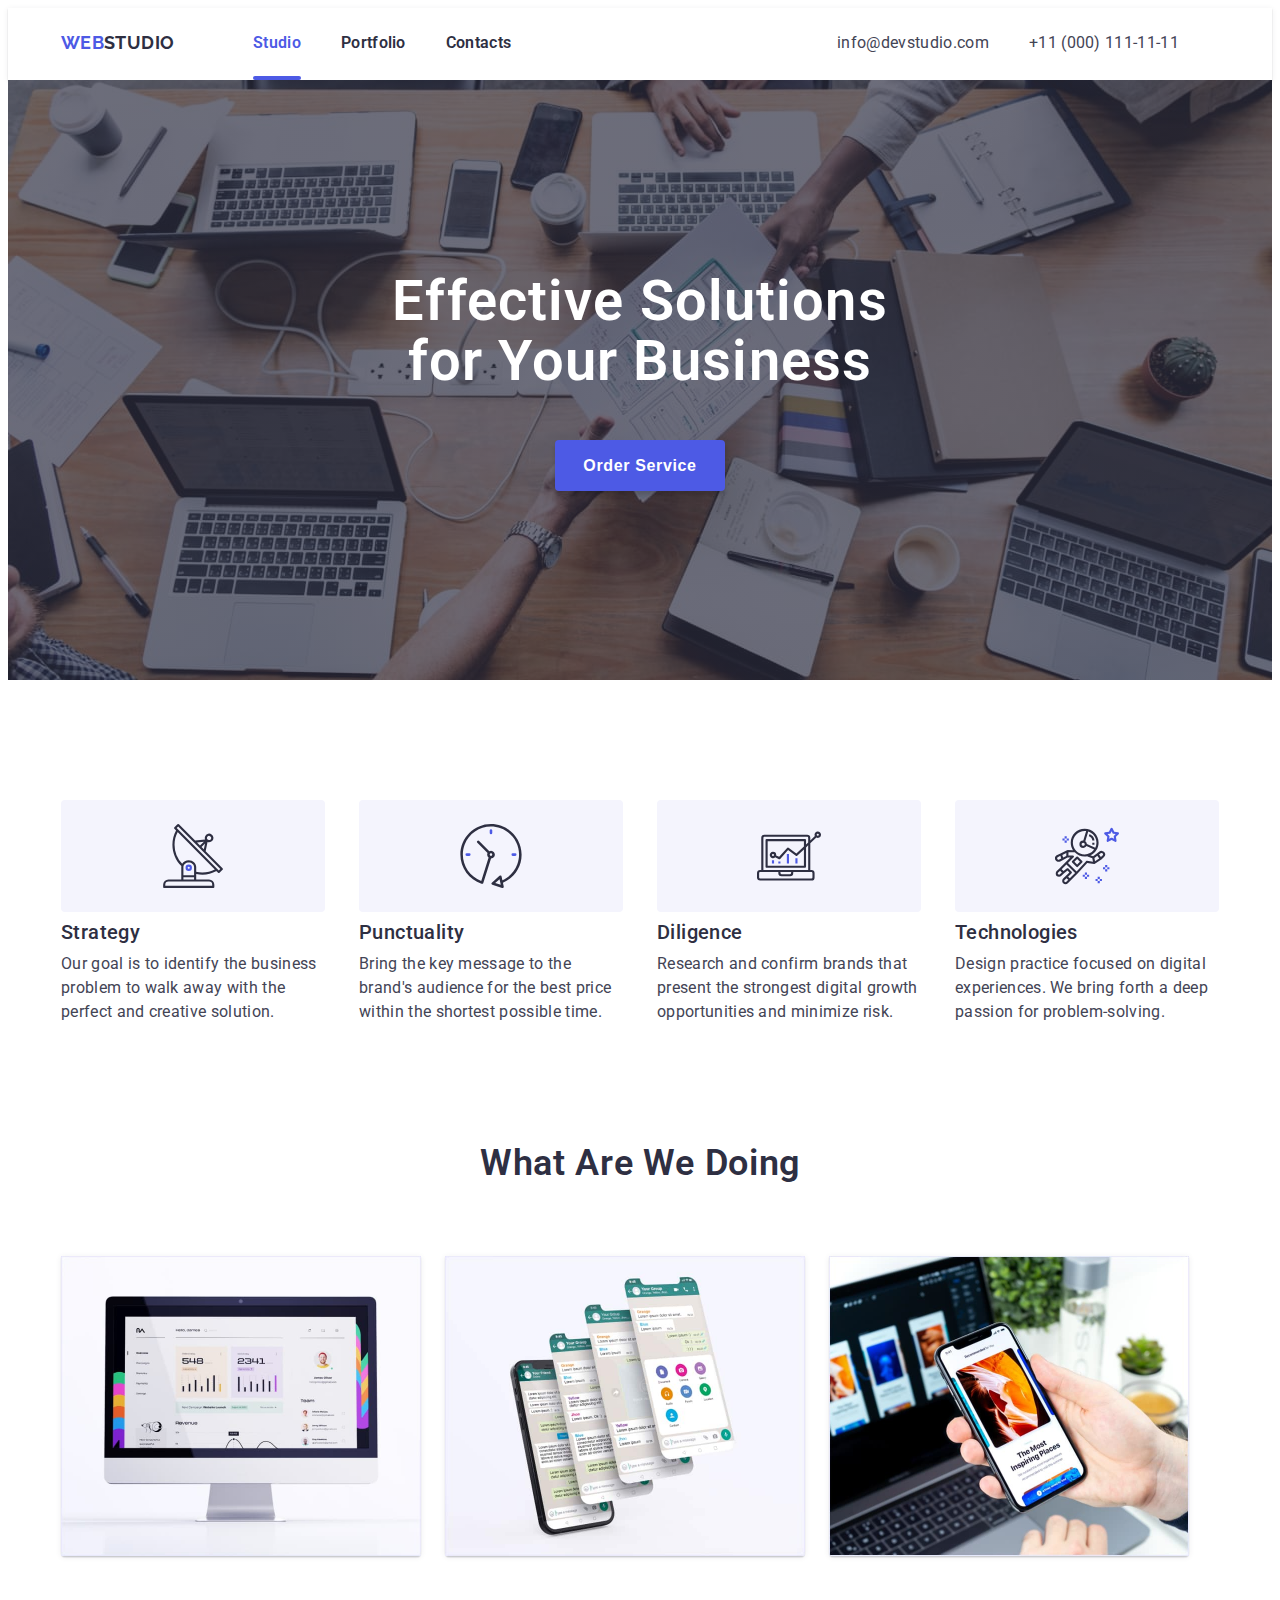
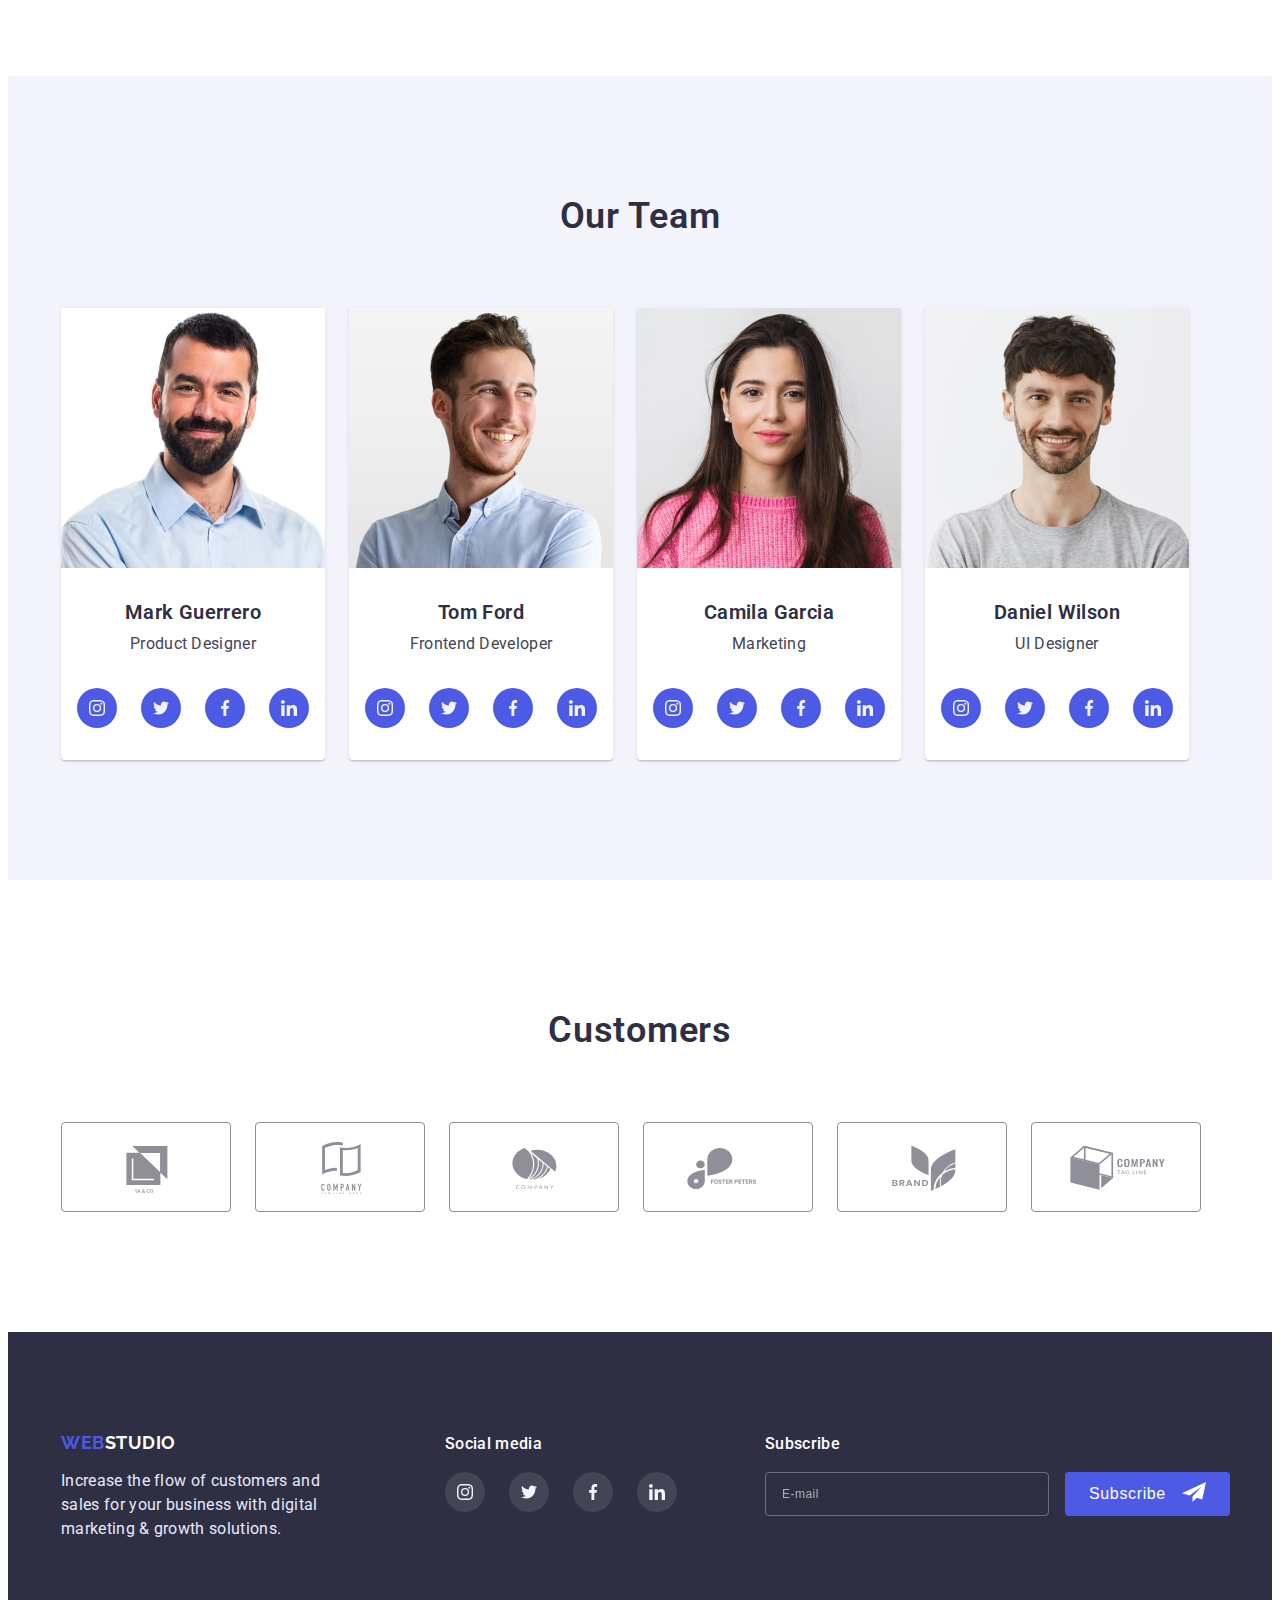
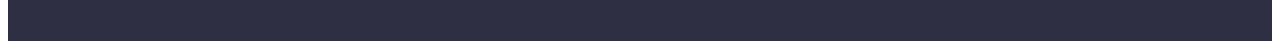
==== commit 1cf4995b: "додатковий клас майл" ====
--- a/index.html
+++ b/index.html
@@ -355,7 +355,7 @@
         <div class="ftr-form">
             <p class="ftr-subscribe">Subscribe</p>
             <div class="form-sub">
-                <input class="input-mail" type="email" name="email" id="mail-sub" placeholder="E-mail">
+                <input class="input-mail inpyt-mail" type="email" name="email" id="mail-sub" placeholder="E-mail">
                 
                     <!-- <input class="input-mail" type="email" name="email" id="mail-sub" placeholder="E-mail"> -->
                 <button class="button-sub" type="submit"><span class="btn-sub">Subscribe</span>
--- a/css/style.css
+++ b/css/style.css
@@ -934,10 +934,10 @@
     padding-left: 16px;
 }
 .inpyt-mail::placeholder {
-    /* font-size: 12px; */
-    /* line-height: 2; */
-    /* letter-spacing: 0.04em; */
-    /* color: rgba(255, 255, 255, 0.6); */
+    font-size: 12px;
+    line-height: 2;
+    letter-spacing: 0.04em;
+    color: rgba(255, 255, 255, 0.6);
     /* padding-left: 116px; */
 }
 .button-sub {
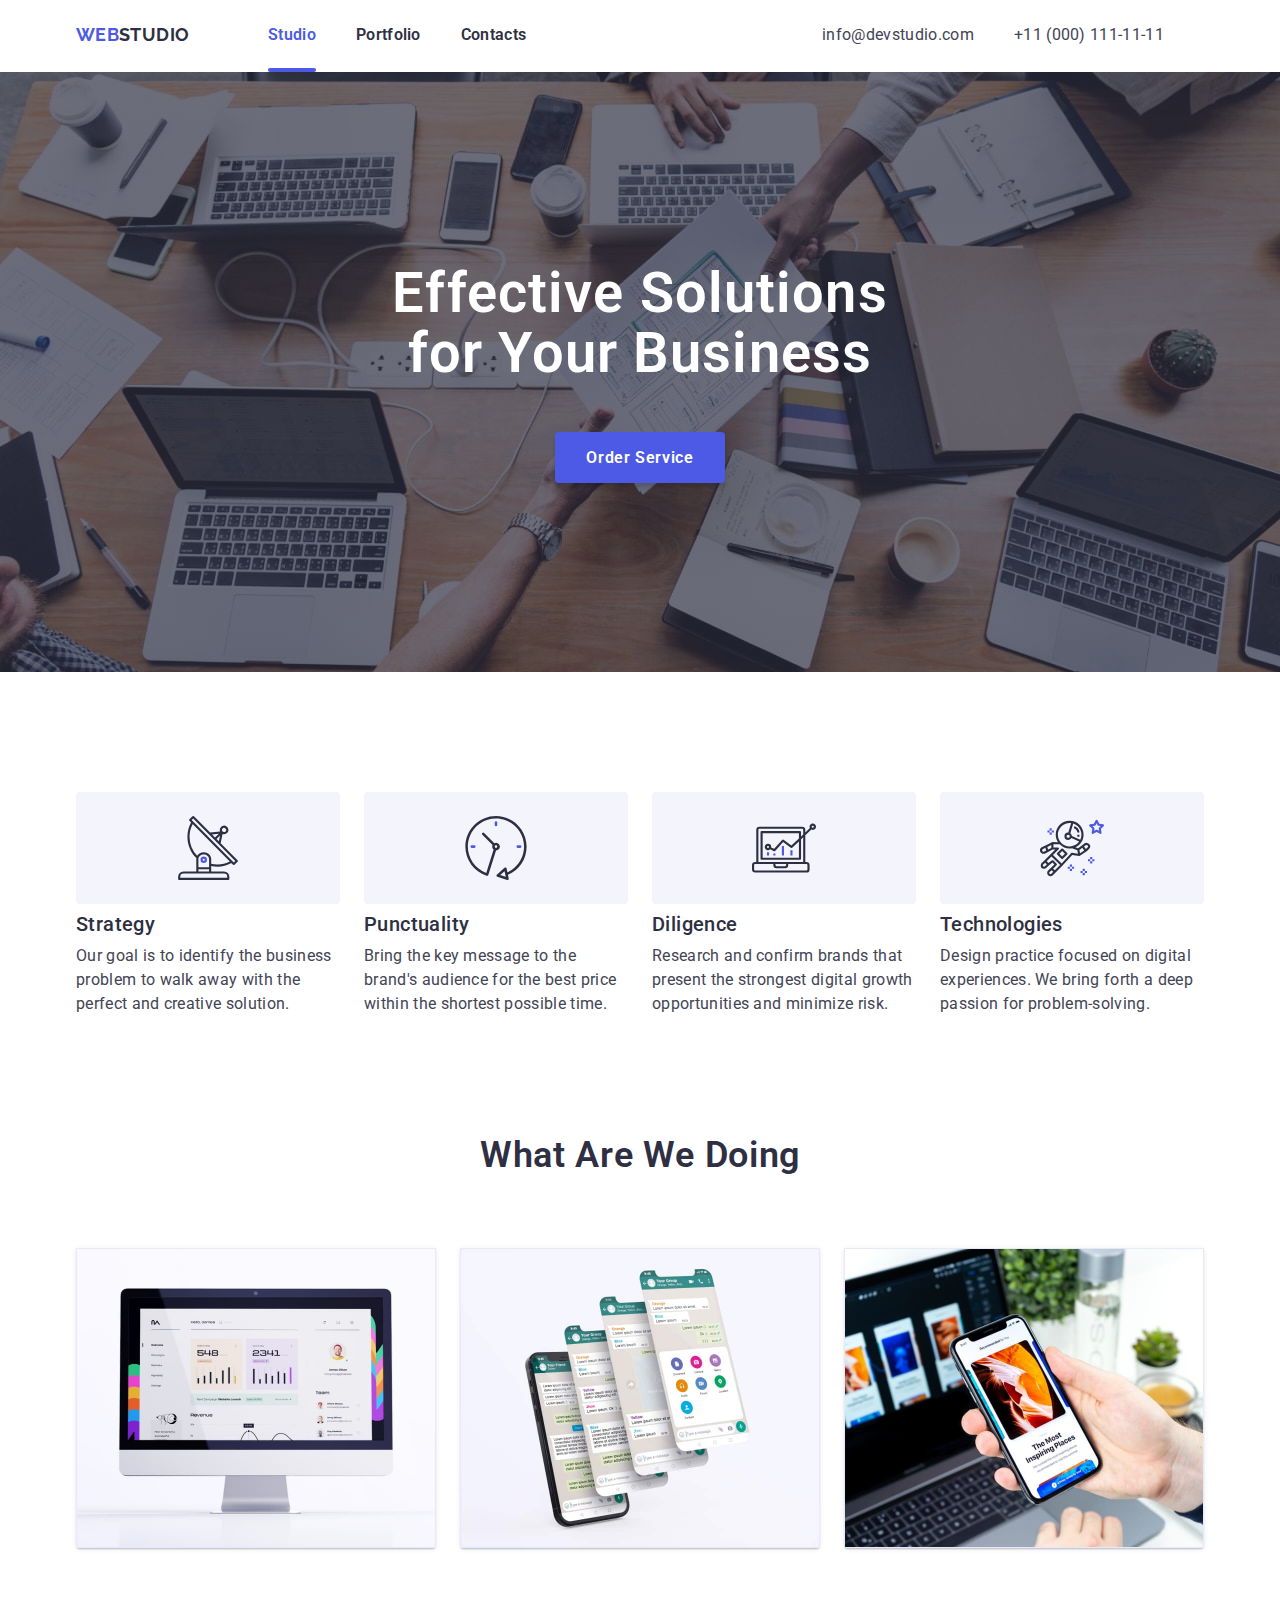
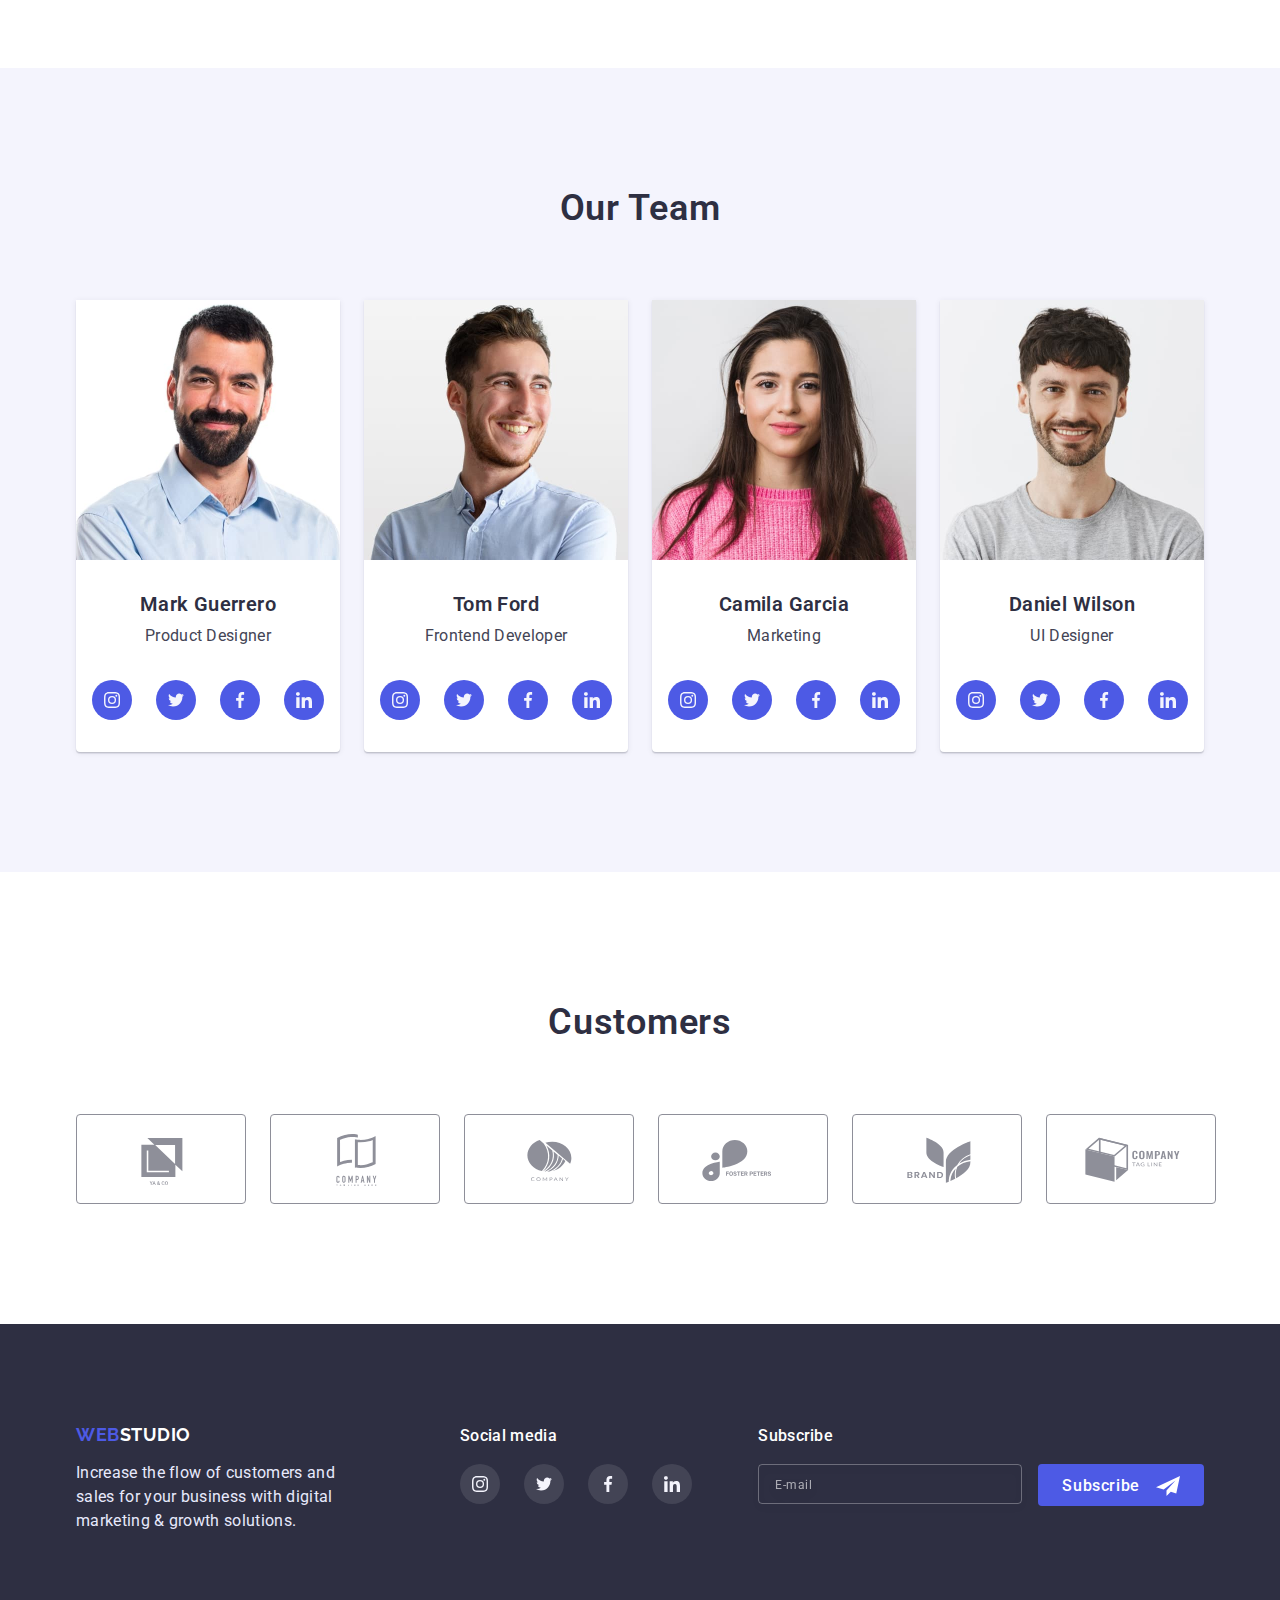
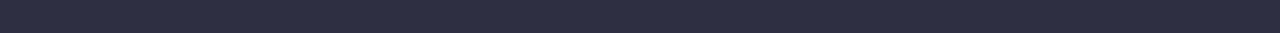
==== commit 24b5c56a: "виправлення помилок" ====
--- a/index.html
+++ b/index.html
@@ -5,8 +5,7 @@
     <meta http-equiv="X-UA-Compatible" content="IE=edge">
     <meta name="viewport" content="width=device-width, initial-scale=1.0">
     <title>WebStudio</title>
-        
-        <!-- <link rel="stylesheet" href="./css/modern-normalize.css"> -->
+        <link rel="stylesheet" href="./css/modern-normalize.css">
         <link rel="stylesheet" href="./css/style.css">
         <link rel="preconnect" href="https://fonts.googleapis.com"><link rel="preconnect" href="https://fonts.gstatic.com" crossorigin><link href="https://fonts.googleapis.com/css2?family=Raleway:wght@700&family=Roboto:wght@400;500;700;900&display=swap" rel="stylesheet">
 </head>
--- a/css/style.css
+++ b/css/style.css
@@ -254,22 +254,15 @@
     top: 50%;
     left: 50%;
     width: 408px;
-    /* padding-left: 24px; */
-        /* padding-right: 24px; */
-        padding-top: 72px;
-        padding-bottom: 24px;
-    /* height: 576px; */
-    /* padding-left: 24px; */
-    /* padding-right: 24px; */
+    padding-top: 72px;
+    padding-bottom: 24px;
     background: #FCFCFC;
     box-shadow: 0px 1px 1px rgba(0, 0, 0, 0.14), 0px 1px 3px rgba(0, 0, 0, 0.12), 0px 2px 1px rgba(0, 0, 0, 0.2);
     border-radius: 4px;
-    /* padding: 15px; */
     transform: translate(-50%, -50%) scale(1);
     transition: transform var(--time-animation) var(--hov-foc-cubic);
 }
 .btn-close {
-    /* position: relative; */
     top: 24px;
     right: 24px;
     width: 24px;
@@ -284,8 +277,6 @@
 .btn-close:hover {
     fill: var(--white-color);
     background-color: var(--color-avtive);
-    /* opacity: 1; */
-    /* pointer-events: none; */
 
 }
 .icon-close-btn {
@@ -298,9 +289,7 @@
 .form-modal {
     color: var(--dark);
     padding-left: 24px;
-    width: 360px;
-    /* align-items: center; */
-    /* justify-content: center; */
+    padding-right: 24px;
 }
 .form-title {
 
@@ -311,6 +300,7 @@
     letter-spacing: 0.02em;
     margin: 14px;
     display: block;
+    color: var(--dark);
 }
 
 .form-name {
@@ -319,7 +309,7 @@
     padding-left: 38px;
     border-radius: 4px;
     border: 1px solid #21212133;
-    /* width: 100%; */
+    width: 100%;
     transition-property: border;
     transition-duration: 250ms;
     transition-timing-function: var(--hov-foc-cubic);
@@ -366,17 +356,13 @@
     border: 1px solid rgba(33, 33, 33, 0.2);
     border-radius: 4px;
     background-color: transparent;
-    /* width: calc(100% - 38px); */
-        /* padding-left: 38px; */
 }
 .modal-textarea {
     display: block;
-    width: 360px;
-    /* max-width: 360px; */
+    width: 100%;
     margin-bottom: 16px;
 }
 .text-comment {
-    /* margin-bottom: 4px; */
     display: inline-block;
     font-size: 12px;
     line-height: 1.17;
@@ -385,8 +371,7 @@
 }
 .comment {
     margin-top: 4px;
-    width: calc(100% - 19px);
-
+    width: 100%;
     height: 120px;
     display: block;
     resize: none;
@@ -413,7 +398,7 @@
     font-size: 12px;
     line-height: 1.33;
     letter-spacing: 0.04em;
-    color: rgba(117, 177, 177, 0.5);
+    color: #75757580;;
 
 }
 /* Policy */
@@ -453,6 +438,9 @@
     /* padding-bottom: 24px; */
 }
 .btn-send {
+    font-weight: 500;
+    font-size: 16px;
+    line-height: 1.5;
     display: flex;
     align-items: center;
     text-align: center;
@@ -908,7 +896,7 @@
     background: #31D0AA;
 }
 .ftr-form {
-    margin-left: 88px;
+    margin-left: auto;
 }
 .form-sub {
     display: flex;
@@ -942,7 +930,7 @@
 }
 .button-sub {
     padding-left: 24px;
-    padding-top: 8px;
+    padding-top: 10px;
     padding-bottom: 8px;
     padding-right: 24px;
     display: flex;
@@ -951,6 +939,9 @@
     background-color: var(--primary-brand);
     border-radius: 4px;
     border: none;
+    /* transition-property: background, box-shadow, border-radius;
+        transition-duration: 250ms;
+        transition-timing-function: var(--hov-foc-cubic); */
     
 }
 .icon-sub {
@@ -966,7 +957,18 @@
     text-align: center;
     letter-spacing: 0.04em;
     padding-right: 16px;
-}
+    
+}
+/* .button-sub:hover {
+    background: var(--color-avtive);
+    box-shadow: 0px 4px 4px rgba(0, 0, 0, 0.15);
+    border-radius: 4px;
+}
+.button-sub:focus {
+    background: var(--color-avtive);
+    box-shadow: 0px 4px 4px rgba(0, 0, 0, 0.15);
+    border-radius: 4px;
+} */
 /* .comment {
     display: flex;
     padding: 10px;
